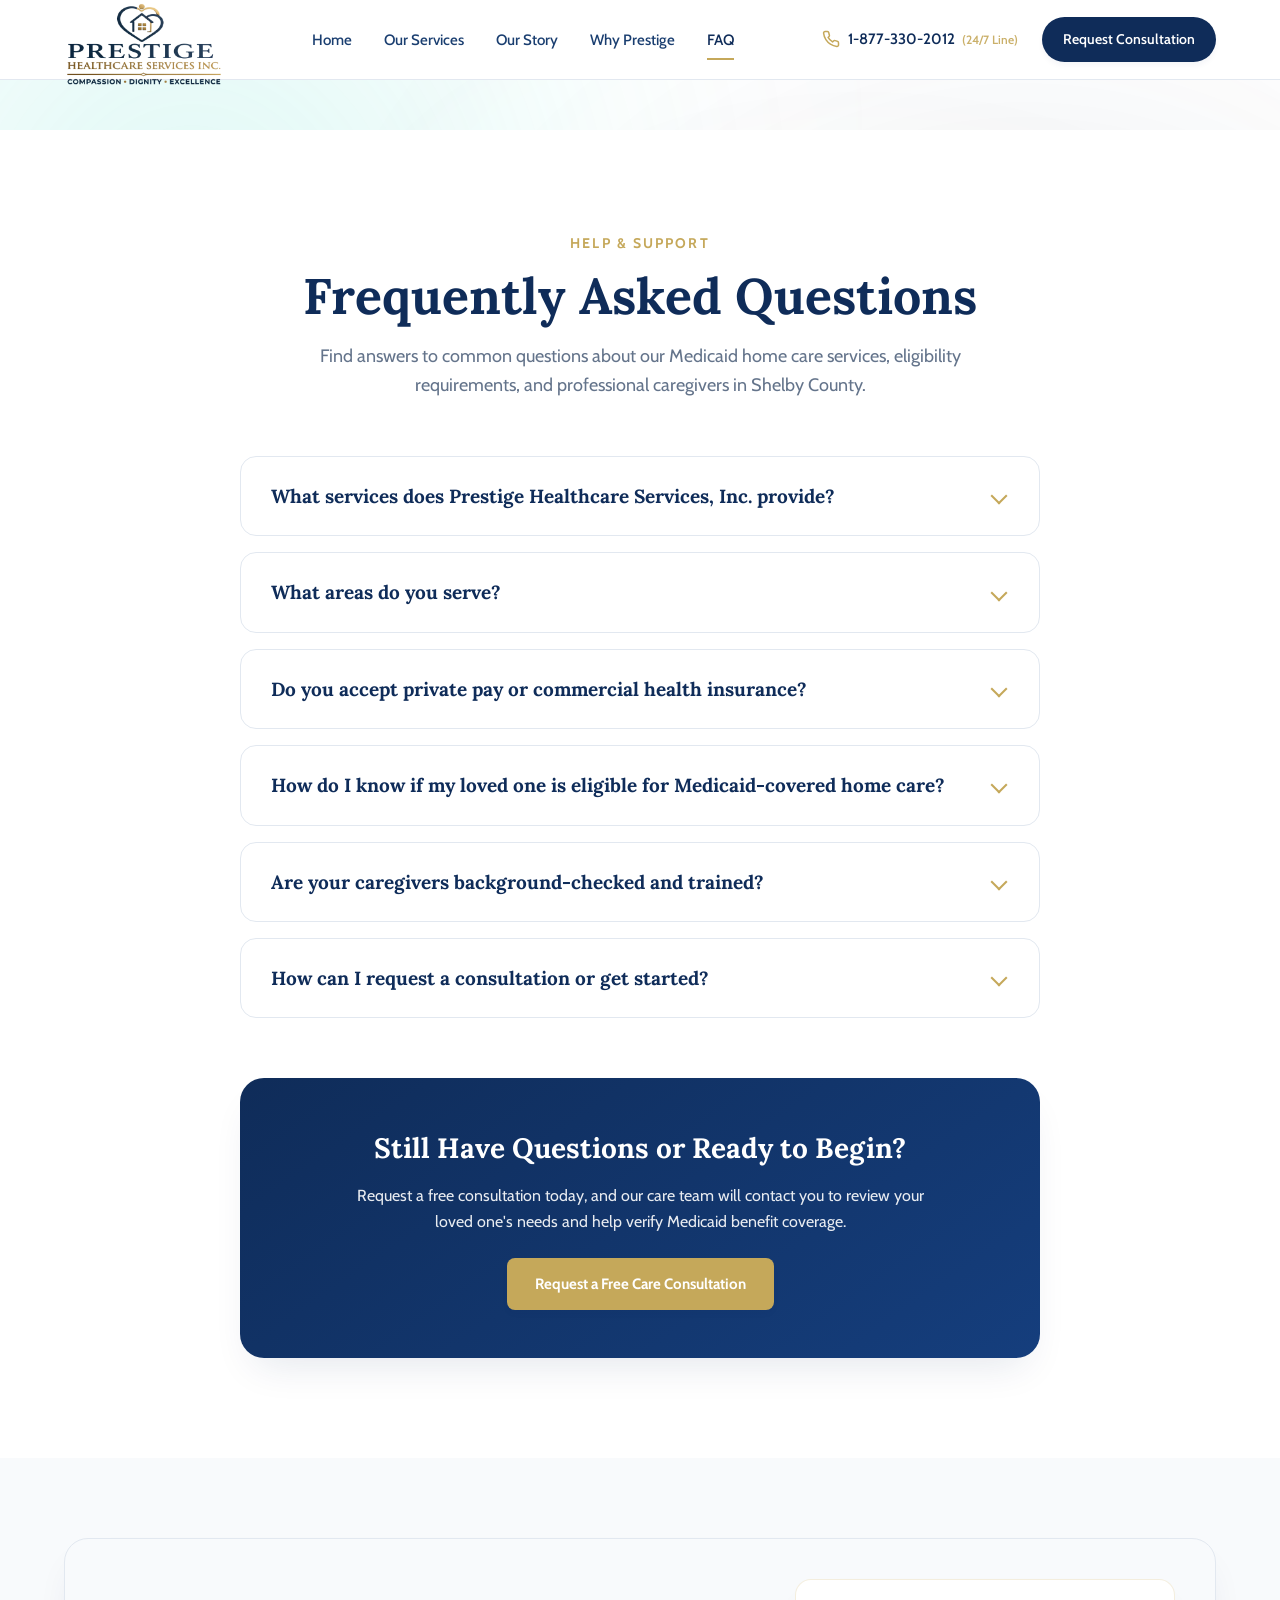
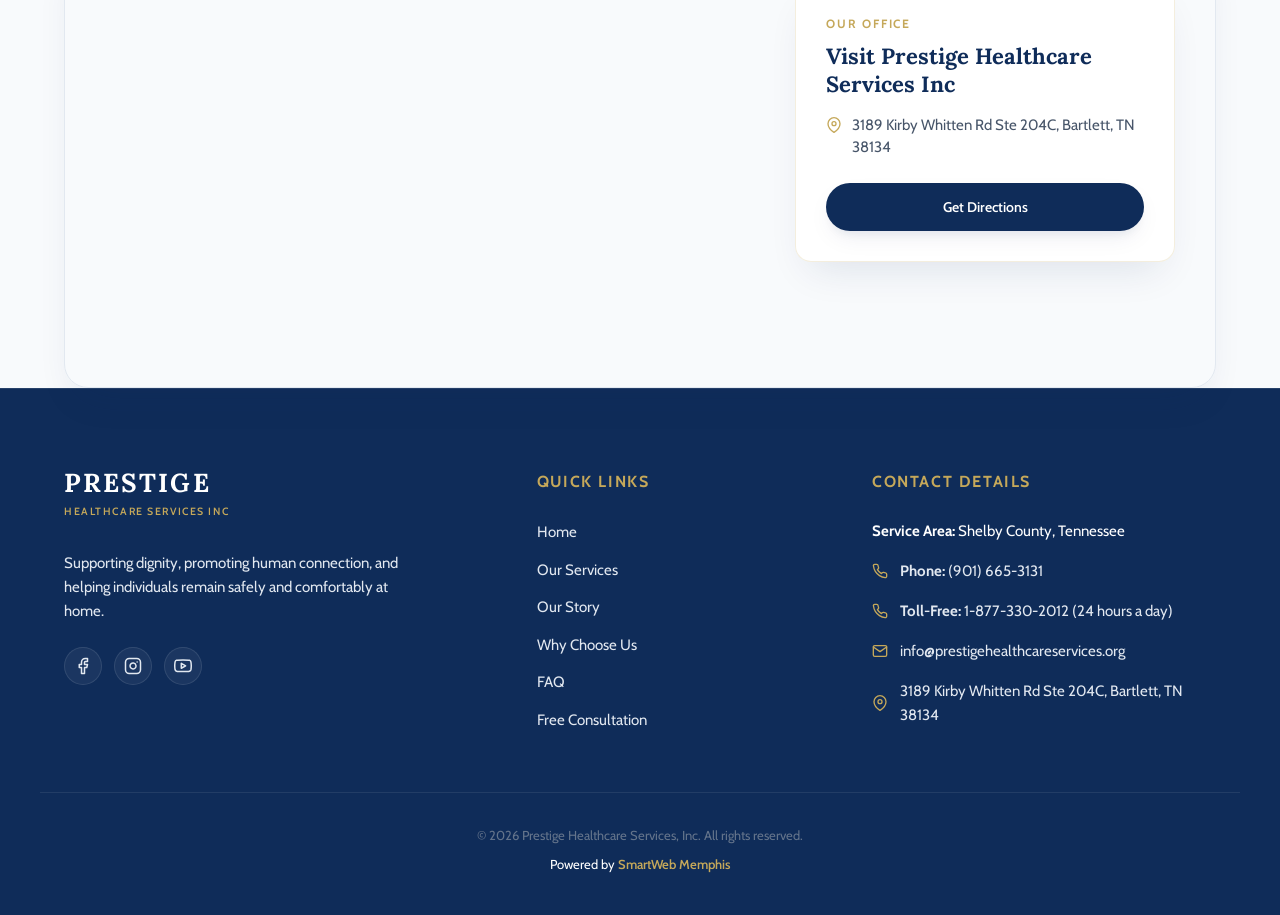
==== faq.html @ ff18c51a "first commit" ====
<!DOCTYPE html>
<html lang="en">
<head>
    <meta charset="UTF-8">
    <meta name="viewport" content="width=device-width, initial-scale=1.0">
    <title>Frequently Asked Questions | Prestige Healthcare Services</title>
    <meta name="description" content="Find answers to common questions about non-medical home care services, Medicaid eligibility (TennCare CHOICES), and caregiver vetting at Prestige Healthcare Services in Shelby County, TN.">
    
    <!-- Open Graph Metadata -->
    <meta property="og:title" content="Frequently Asked Questions | Prestige Healthcare Services">
    <meta property="og:description" content="Have questions about Medicaid home care services, caregivers, or Shelby County coverage? Read our FAQs or call us 24/7.">
    <meta property="og:type" content="website">
    <meta property="og:image" content="caregiver_and_senior.png">

    <!-- Google Fonts -->
    <link rel="preconnect" href="https://fonts.googleapis.com">
    <link rel="preconnect" href="https://fonts.gstatic.com" crossorigin>
    <link href="https://fonts.googleapis.com/css2?family=Cabin:wght@400;500;600;700&family=Lora:ital,wght@0,400..700;1,400..700&display=swap" rel="stylesheet">
    
    <!-- Stylesheets -->
    <link rel="stylesheet" href="styles.css">
</head>
<body>
    <!-- Ambient Background Mesh Gradients -->
    <div class="mesh-gradient-container">
        <div class="mesh-orb orb-1"></div>
        <div class="mesh-orb orb-2"></div>
        <div class="mesh-orb orb-3"></div>
    </div>

    <!-- Navigation Header -->
    <header class="main-header" id="main-header">
        <div class="header-container">
            <a href="index.html#home" class="logo-link" id="logo-link">
                <img src="assets/logo.png" alt="Prestige Healthcare Services Logo" class="header-logo">
            </a>

            <!-- Mobile Navigation Menu Toggle -->
            <button class="menu-toggle" id="menu-toggle" aria-label="Toggle Navigation Menu">
                <span class="hamburger-bar"></span>
                <span class="hamburger-bar"></span>
                <span class="hamburger-bar"></span>
            </button>

            <!-- Navigation Links -->
            <nav class="nav-menu" id="nav-menu">
                <a href="index.html#home" class="nav-item">Home</a>
                <a href="index.html#services" class="nav-item">Our Services</a>
                <a href="index.html#story" class="nav-item">Our Story</a>
                <a href="index.html#why-us" class="nav-item">Why Prestige</a>
                <a href="faq.html" class="nav-item active">FAQ</a>
                <a href="tel:18773302012" class="header-phone-link mobile-only-phone">
                    <svg class="header-phone-icon" width="18" height="18" viewBox="0 0 24 24" fill="none" stroke="currentColor" stroke-width="2" stroke-linecap="round" stroke-linejoin="round">
                        <path d="M22 16.92v3a2 2 0 0 1-2.18 2 19.79 19.79 0 0 1-8.63-3.07 19.5 19.5 0 0 1-6-6 19.79 19.79 0 0 1-3.07-8.67A2 2 0 0 1 4.11 2h3a2 2 0 0 1 2 1.72 12.84 12.84 0 0 0 .7 2.81 2 2 0 0 1-.45 2.11L8.09 9.91a16 16 0 0 0 6 6l1.27-1.27a2 2 0 0 1 2.11-.45 12.84 12.84 0 0 0 2.81.7A2 2 0 0 1 22 16.92z"/>
                    </svg>
                    <span>1-877-330-2012 <span class="phone-label">(24/7 Line)</span></span>
                </a>
                <a href="index.html#consultation" class="nav-action-btn mobile-only-btn">Request Consultation</a>
            </nav>
 
            <div class="header-actions">
                <a href="tel:18773302012" class="header-phone-link">
                    <svg class="header-phone-icon" width="18" height="18" viewBox="0 0 24 24" fill="none" stroke="currentColor" stroke-width="2" stroke-linecap="round" stroke-linejoin="round">
                        <path d="M22 16.92v3a2 2 0 0 1-2.18 2 19.79 19.79 0 0 1-8.63-3.07 19.5 19.5 0 0 1-6-6 19.79 19.79 0 0 1-3.07-8.67A2 2 0 0 1 4.11 2h3a2 2 0 0 1 2 1.72 12.84 12.84 0 0 0 .7 2.81 2 2 0 0 1-.45 2.11L8.09 9.91a16 16 0 0 0 6 6l1.27-1.27a2 2 0 0 1 2.11-.45 12.84 12.84 0 0 0 2.81.7A2 2 0 0 1 22 16.92z"/>
                    </svg>
                    <span>1-877-330-2012 <span class="phone-label">(24/7 Line)</span></span>
                </a>
                <a href="index.html#consultation" class="nav-action-btn">Request Consultation</a>
            </div>
        </div>
    </header>

    <main style="padding-top: 130px;">
        <!-- FAQ Section -->
        <section class="faq-section" style="border-top: none;">
            <div class="section-container">
                <div class="section-header text-center">
                    <span class="section-tag">Help & Support</span>
                    <h1 class="section-title">Frequently Asked Questions</h1>
                    <p class="section-subtitle">
                        Find answers to common questions about our Medicaid home care services, eligibility requirements, and professional caregivers in Shelby County.
                    </p>
                </div>

                <div class="faq-accordion">
                    <details class="faq-item">
                        <summary>What services does Prestige Healthcare Services, Inc. provide?</summary>
                        <div class="faq-content">
                            <p>We provide non-medical home care services designed to help seniors and individuals with disabilities live safely and independently at home. Our core services include <strong>Personal Care</strong> (assistance with bathing, grooming, dressing, mobility, and medication reminders), <strong>Companion Services</strong> (companionship, light recreational activities, and running errands), and <strong>Homemaker Services</strong> (meal preparation, light housekeeping, laundry, and grocery shopping).</p>
                        </div>
                    </details>

                    <details class="faq-item">
                        <summary>What areas do you serve?</summary>
                        <div class="faq-content">
                            <p>We proudly serve families throughout <strong>Shelby County, Tennessee</strong>, including Memphis, Bartlett, Germantown, Collierville, and surrounding communities.</p>
                        </div>
                    </details>

                    <details class="faq-item">
                        <summary>Do you accept private pay or commercial health insurance?</summary>
                        <div class="faq-content">
                            <p>No, Prestige Healthcare Services is a <strong>Medicaid-only provider</strong>. We exclusively accept Medicaid payments (such as TennCare CHOICES or related waiver programs) and do not accept private pay, credit cards, or commercial insurance at this time. This ensures our resources are dedicated fully to serving the Medicaid community.</p>
                        </div>
                    </details>

                    <details class="faq-item">
                        <summary>How do I know if my loved one is eligible for Medicaid-covered home care?</summary>
                        <div class="faq-content">
                            <p>If your loved one is enrolled in a Tennessee Medicaid program (like TennCare CHOICES) and meets the clinical and financial criteria for home care, their services may be 100% covered. We can assist you with verifying benefit eligibility and explaining the enrollment process during your free consultation.</p>
                        </div>
                    </details>

                    <details class="faq-item">
                        <summary>Are your caregivers background-checked and trained?</summary>
                        <div class="faq-content">
                            <p>Yes, absolutely. To ensure high care standards and safety, all caregivers undergo rigorous, state-compliant background checks, reference screenings, and interviews before entering homes. We also provide structured caregiver onboarding and continuous professional development.</p>
                        </div>
                    </details>

                    <details class="faq-item">
                        <summary>How can I request a consultation or get started?</summary>
                        <div class="faq-content">
                            <p>Getting started is simple. You can fill out our interactive <a href="index.html#consultation">Free Care Consultation Form</a> on the home page, or call our toll-free line directly at <strong>1-877-330-2012</strong> (available 24 hours a day) or our local office at <strong>(901) 665-3131</strong>. A care coordinator will discuss your needs and help verify Medicaid coverage eligibility.</p>
                        </div>
                    </details>
                </div>

                <!-- Call to Action Banner -->
                <div class="faq-cta-card">
                    <h3>Still Have Questions or Ready to Begin?</h3>
                    <p>Request a free consultation today, and our care team will contact you to review your loved one's needs and help verify Medicaid benefit coverage.</p>
                    <a href="index.html#consultation" class="btn-primary">Request a Free Care Consultation</a>
                </div>
            </div>
        </section>

        <!-- Map Section -->
        <section class="map-section">
            <div class="map-container">
                <div class="map-wrapper">
                    <div class="map-info-card">
                        <span class="map-tag">Our Office</span>
                        <h3 class="map-title">Visit Prestige Healthcare Services Inc</h3>
                        <p class="map-address">
                            <svg width="16" height="16" viewBox="0 0 24 24" fill="none" stroke="currentColor" stroke-width="2" stroke-linecap="round" stroke-linejoin="round" class="map-icon"><path d="M21 10c0 7-9 13-9 13s-9-6-9-13a9 9 0 0 1 18 0z"/><circle cx="12" cy="10" r="3"/></svg>
                            <span>3189 Kirby Whitten Rd Ste 204C, Bartlett, TN 38134</span>
                        </p>
                        <div class="map-actions">
                            <a href="https://www.google.com/maps/dir/?api=1&destination=3189+Kirby+Whitten+Rd+Ste+204C+Bartlett+TN+38134" target="_blank" rel="noopener" class="btn btn-primary map-btn">
                                Get Directions
                            </a>
                        </div>
                    </div>
                    <div class="map-iframe-wrapper">
                        <iframe 
                            src="https://maps.google.com/maps?q=3189%20Kirby%20Whitten%20Rd%20Ste%20204C%2C%20Bartlett%2C%20TN%2038134&t=&z=16&ie=UTF8&iwloc=&output=embed" 
                            width="100%" 
                            height="100%" 
                            style="border:0;" 
                            allowfullscreen="" 
                            loading="lazy" 
                            referrerpolicy="no-referrer-when-downgrade">
                        </iframe>
                    </div>
                </div>
            </div>
        </section>
    </main>

    <!-- Footer -->
    <footer class="main-footer">
        <div class="footer-container">
            <div class="footer-brand-column">
                <a href="index.html#home" class="footer-brand-title">
                    <span class="brand-name">PRESTIGE</span>
                    <span class="brand-tagline">HEALTHCARE SERVICES INC</span>
                </a>
                <p class="footer-mission">
                    Supporting dignity, promoting human connection, and helping individuals remain safely and comfortably at home.
                </p>
                
                <!-- Social media placeholder links -->
                <div class="footer-social-links">
                    <a href="#" aria-label="Facebook" class="social-icon-link">
                        <svg width="18" height="18" viewBox="0 0 24 24" fill="none" stroke="currentColor" stroke-width="2" stroke-linecap="round" stroke-linejoin="round"><path d="M18 2h-3a5 5 0 0 0-5 5v3H7v4h3v8h4v-8h3l1-4h-4V7a1 1 0 0 1 1-1h3z"/></svg>
                    </a>
                    <a href="#" aria-label="Instagram" class="social-icon-link">
                        <svg width="18" height="18" viewBox="0 0 24 24" fill="none" stroke="currentColor" stroke-width="2" stroke-linecap="round" stroke-linejoin="round"><rect x="2" y="2" width="20" height="20" rx="5" ry="5"/><path d="M16 11.37A4 4 0 1 1 12.63 8 4 4 0 0 1 16 11.37z"/><line x1="17.5" y1="6.5" x2="17.51" y2="6.5"/></svg>
                    </a>
                    <a href="#" aria-label="YouTube" class="social-icon-link">
                        <svg width="18" height="18" viewBox="0 0 24 24" fill="none" stroke="currentColor" stroke-width="2" stroke-linecap="round" stroke-linejoin="round"><path d="M22.54 6.42a2.78 2.78 0 0 0-1.94-2C18.88 4 12 4 12 4s-6.88 0-8.6.46a2.78 2.78 0 0 0-1.94 2A29 29 0 0 0 1 11.75a29 29 0 0 0 .46 5.33A2.78 2.78 0 0 0 3.4 19c1.72.46 8.6.46 8.6.46s6.88 0 8.6-.46a2.78 2.78 0 0 0 1.94-2 29 29 0 0 0 .46-5.25 29 29 0 0 0-.46-5.33z"/><polygon points="9.75 15.02 15.5 11.75 9.75 8.48 9.75 15.02"/></svg>
                    </a>
                </div>
            </div>

            <div class="footer-links-column">
                <h4>Quick Links</h4>
                <ul>
                    <li><a href="index.html#home">Home</a></li>
                    <li><a href="index.html#services">Our Services</a></li>
                    <li><a href="index.html#story">Our Story</a></li>
                    <li><a href="index.html#why-us">Why Choose Us</a></li>
                    <li><a href="faq.html">FAQ</a></li>
                    <li><a href="index.html#consultation">Free Consultation</a></li>
                </ul>
            </div>

            <div class="footer-contact-column">
                <h4>Contact Details</h4>
                <p class="contact-area"><strong>Service Area:</strong> Shelby County, Tennessee</p>
                <p class="contact-info">
                    <svg width="16" height="16" viewBox="0 0 24 24" fill="none" stroke="currentColor" stroke-width="2" stroke-linecap="round" stroke-linejoin="round" class="footer-icon"><path d="M22 16.92v3a2 2 0 0 1-2.18 2 19.79 19.79 0 0 1-8.63-3.07 19.5 19.5 0 0 1-6-6 19.79 19.79 0 0 1-3.07-8.67A2 2 0 0 1 4.11 2h3a2 2 0 0 1 2 1.72 12.84 12.84 0 0 0 .7 2.81 2 2 0 0 1-.45 2.11L8.09 9.91a16 16 0 0 0 6 6l1.27-1.27a2 2 0 0 1 2.11-.45 12.84 12.84 0 0 0 2.81.7A2 2 0 0 1 22 16.92z"/></svg>
                    <span><strong>Phone:</strong> <a href="tel:9016653131" class="footer-phone-link">(901) 665-3131</a></span>
                </p>
                <p class="contact-info">
                    <svg width="16" height="16" viewBox="0 0 24 24" fill="none" stroke="currentColor" stroke-width="2" stroke-linecap="round" stroke-linejoin="round" class="footer-icon"><path d="M22 16.92v3a2 2 0 0 1-2.18 2 19.79 19.79 0 0 1-8.63-3.07 19.5 19.5 0 0 1-6-6 19.79 19.79 0 0 1-3.07-8.67A2 2 0 0 1 4.11 2h3a2 2 0 0 1 2 1.72 12.84 12.84 0 0 0 .7 2.81 2 2 0 0 1-.45 2.11L8.09 9.91a16 16 0 0 0 6 6l1.27-1.27a2 2 0 0 1 2.11-.45 12.84 12.84 0 0 0 2.81.7A2 2 0 0 1 22 16.92z"/></svg>
                    <span><strong>Toll-Free:</strong> <a href="tel:18773302012" class="footer-phone-link">1-877-330-2012</a> (24 hours a day)</span>
                </p>
                <p class="contact-info">
                    <svg width="16" height="16" viewBox="0 0 24 24" fill="none" stroke="currentColor" stroke-width="2" stroke-linecap="round" stroke-linejoin="round" class="footer-icon"><path d="M4 4h16c1.1 0 2 .9 2 2v12c0 1.1-.9 2-2 2H4c-1.1 0-2-.9-2-2V6c0-1.1.9-2 2-2z"/><polyline points="22,6 12,13 2,6"/></svg>
                    <span>info@prestigehealthcareservices.org</span>
                </p>
                <p class="contact-info">
                    <svg width="16" height="16" viewBox="0 0 24 24" fill="none" stroke="currentColor" stroke-width="2" stroke-linecap="round" stroke-linejoin="round" class="footer-icon"><path d="M21 10c0 7-9 13-9 13s-9-6-9-13a9 9 0 0 1 18 0z"/><circle cx="12" cy="10" r="3"/></svg>
                    <span>3189 Kirby Whitten Rd Ste 204C, Bartlett, TN 38134</span>
                </p>
            </div>
        </div>
        
        <!-- Footer Bottom (Centered Attribution) -->
        <div class="footer-bottom">
            <div class="footer-copyright">
                &copy; 2026 Prestige Healthcare Services, Inc. All rights reserved.
            </div>
            <div class="footer-powered-by">
                Powered by <a href="https://smartwebmemphis.com" target="_blank" rel="noopener" class="powered-by-link">SmartWeb Memphis</a>
            </div>
        </div>
    </footer>

    <!-- Scripts -->
    <script src="script.js"></script>
</body>
</html>
---- styles.css ----
/* ==========================================================================
   DESIGN VARIABLES & SYSTEM
   ========================================================================== */
:root {
    /* Color Palette */
    --primary: #0F2C59;          /* Trust Deep Navy */
    --primary-light: #1A3E70;    /* Muted Slate Navy */
    --secondary: #94A3B8;        /* Medium Silver */
    --secondary-light: #E2E8F0;  /* Light Border Silver */
    --accent: #C5A85A;           /* Prestige Gold */
    --accent-teal: #C5A85A;      /* Prestige Gold (replaces teal as main accent) */
    --accent-glow: rgba(197, 168, 90, 0.15);
    --subtle-teal: #2DD4BF;      /* Keep a little teal for minor accents */
    
    /* Backgrounds */
    --bg-white: #FFFFFF;
    --bg-light: #F8FAFC;         /* Soft Off-White */
    --bg-card: rgba(255, 255, 255, 0.85);
    --bg-glow-card: linear-gradient(135deg, rgba(255, 255, 255, 0.9) 0%, rgba(240, 240, 250, 0.85) 100%);
    
    /* Typography */
    --font-headings: 'Lora', Georgia, serif;
    --font-ui: 'Cabin', -apple-system, BlinkMacSystemFont, sans-serif;
    --font-body: 'Cabin', -apple-system, BlinkMacSystemFont, sans-serif;
    
    /* Shadows & Borders */
    --border-radius-sm: 8px;
    --border-radius-md: 16px;
    --border-radius-lg: 24px;
    --border-radius-round: 9999px;
    --shadow-sm: 0 4px 6px -1px rgba(15, 44, 89, 0.05);
    --shadow-md: 0 10px 25px -5px rgba(15, 44, 89, 0.08), 0 8px 10px -6px rgba(15, 44, 89, 0.08);
    --shadow-lg: 0 20px 40px -15px rgba(15, 44, 89, 0.12);
    
    /* Layout */
    --max-width: 1200px;
    --header-height: 80px;
    
    /* Transitions */
    --transition-fast: 0.2s cubic-bezier(0.4, 0, 0.2, 1);
    --transition-smooth: 0.4s cubic-bezier(0.4, 0, 0.2, 1);
}

/* ==========================================================================
   BASE STYLES & RESET
   ========================================================================== */
* {
    box-sizing: border-box;
    margin: 0;
    padding: 0;
}

html {
    scroll-behavior: smooth;
    font-size: 16px;
}

body {
    font-family: var(--font-body);
    background-color: var(--bg-white);
    color: var(--primary);
    overflow-x: hidden;
    line-height: 1.6;
    position: relative;
}

h1, h2, h3, h4, h5, h6 {
    font-family: var(--font-headings);
    color: var(--primary);
    font-weight: 700;
}

p {
    font-family: var(--font-body);
    color: #475569; /* Slate Gray for soft reading contract */
}

a {
    text-decoration: none;
    color: inherit;
    transition: var(--transition-fast);
}

/* ==========================================================================
   AMBIENT BACKGROUND MESH
   ========================================================================== */
.mesh-gradient-container {
    position: fixed;
    top: 0;
    left: 0;
    width: 100vw;
    height: 100vh;
    z-index: -2;
    overflow: hidden;
    pointer-events: none;
}

.mesh-orb {
    position: absolute;
    border-radius: var(--border-radius-round);
    filter: blur(140px);
    opacity: 0.15;
    mix-blend-mode: multiply;
    animation: floatOrb 20s infinite ease-in-out alternate;
}

.orb-1 {
    top: -10%;
    left: -10%;
    width: 50vw;
    height: 50vw;
    background-color: var(--subtle-teal); /* Subtle ambient teal accent */
    animation-duration: 25s;
}

.orb-2 {
    bottom: -10%;
    right: -10%;
    width: 60vw;
    height: 60vw;
    background-color: var(--primary); /* Deep Navy backdrop */
    animation-duration: 30s;
}

.orb-3 {
    top: 40%;
    left: 50%;
    width: 35vw;
    height: 35vw;
    background-color: var(--accent); /* Soft Gold backdrop */
    animation-duration: 18s;
}

@keyframes floatOrb {
    0% {
        transform: translate(0, 0) scale(1);
    }
    100% {
        transform: translate(50px, 30px) scale(1.1);
    }
}

/* ==========================================================================
   HEADER & NAVIGATION
   ========================================================================== */
.main-header {
    position: fixed;
    top: 0;
    left: 0;
    width: 100%;
    height: var(--header-height);
    background-color: #ffffff;
    border-bottom: 1px solid var(--secondary-light);
    z-index: 1000;
    transition: height var(--transition-fast), background-color var(--transition-fast), border-color var(--transition-fast), box-shadow var(--transition-fast);
}

.main-header.scrolled {
    height: 70px;
    box-shadow: 0 10px 30px -10px rgba(15, 44, 89, 0.08);
    background-color: rgba(255, 255, 255, 0.65);
    backdrop-filter: blur(20px);
    -webkit-backdrop-filter: blur(20px);
    border-bottom: 1px solid rgba(255, 255, 255, 0.4);
}

.header-container {
    max-width: var(--max-width);
    height: 100%;
    margin: 0 auto;
    padding: 0 24px;
    display: flex;
    justify-content: space-between;
    align-items: center;
}

.logo-link {
    display: flex;
    align-items: center;
    gap: 12px;
}

.header-logo {
    height: 160px;
    margin: -5px 0 -50px 0; /* Shifted down to prevent clipping at the top, increased bottom negative margin to offset extra height */
    width: auto;
    display: block;
    mix-blend-mode: multiply; /* Make white logo background transparent */
    transition: var(--transition-fast);
}

.main-header.scrolled .header-logo {
    height: 125px;
    margin: -5px 0 -35px 0;
}

.logo-emblem {
    width: 38px;
    height: 38px;
    flex-shrink: 0;
}

.logo-text {
    display: flex;
    flex-direction: column;
}

.brand-name {
    font-family: var(--font-ui);
    font-size: 20px;
    font-weight: 700;
    letter-spacing: 0.1em;
    color: var(--primary);
    line-height: 1;
}

.brand-tagline {
    font-family: var(--font-ui);
    font-size: 8px;
    font-weight: 600;
    letter-spacing: 0.15em;
    color: var(--secondary);
    margin-top: 4px;
}

.logo-text.light .brand-name {
    color: var(--bg-white);
}
.logo-text.light .brand-tagline {
    color: var(--secondary-light);
}

/* Nav Menu */
.nav-menu {
    display: flex;
    align-items: center;
    gap: 32px;
}

.nav-item {
    font-family: var(--font-ui);
    font-size: 15px;
    font-weight: 500;
    color: var(--primary-light);
    position: relative;
    padding: 8px 0;
}

.nav-item::after {
    content: '';
    position: absolute;
    bottom: 0;
    left: 0;
    width: 0;
    height: 2px;
    background-color: var(--accent-teal);
    transition: var(--transition-fast);
}

.nav-item:hover, .nav-item.active {
    color: var(--primary);
}

.nav-item:hover::after, .nav-item.active::after {
    width: 100%;
}

.mobile-only-btn {
    display: none;
}

/* Header Action Buttons */
.nav-action-btn {
    font-family: var(--font-ui);
    font-size: 14px;
    font-weight: 600;
    background-color: var(--primary);
    color: var(--bg-white);
    padding: 10px 20px;
    border-radius: var(--border-radius-round);
    box-shadow: var(--shadow-sm);
    border: 1px solid transparent;
}

.nav-action-btn:hover {
    background-color: var(--accent-teal);
    color: var(--primary);
    transform: translateY(-2px);
    box-shadow: 0 4px 12px var(--accent-glow);
}

/* Header Action Phone and Layout */
.header-actions {
    display: flex;
    align-items: center;
}

.header-phone-link {
    display: inline-flex;
    align-items: center;
    gap: 8px;
    font-family: var(--font-ui);
    font-size: 15px;
    font-weight: 600;
    color: var(--primary);
    transition: var(--transition-fast);
    text-decoration: none;
    margin-right: 24px;
}

.header-phone-link:hover {
    color: var(--accent); /* Turn Gold on hover */
}

.header-phone-icon {
    color: var(--accent); /* Phone icon is Corporate Gold */
    animation: phoneRing 4s ease-in-out infinite;
    transform-origin: 50% 50%;
    flex-shrink: 0;
}

.header-phone-link:hover .header-phone-icon {
    animation: phoneRing 0.8s ease-in-out infinite; /* Continuous wiggle on hover */
}

.mobile-only-phone {
    display: none;
}

.phone-label {
    font-size: 12px;
    font-weight: 600;
    color: var(--accent);
    margin-left: 4px;
    opacity: 0.9;
}

@keyframes phoneRing {
    0% { transform: rotate(0); }
    2% { transform: rotate(15deg); }
    4% { transform: rotate(-15deg); }
    6% { transform: rotate(15deg); }
    8% { transform: rotate(-15deg); }
    10% { transform: rotate(10deg); }
    12% { transform: rotate(-10deg); }
    14% { transform: rotate(0); }
    100% { transform: rotate(0); }
}

/* Menu Toggle Button */
.menu-toggle {
    display: none;
    flex-direction: column;
    justify-content: space-between;
    width: 24px;
    height: 18px;
    background: transparent;
    border: none;
    cursor: pointer;
    z-index: 1100;
}

.hamburger-bar {
    width: 100%;
    height: 2px;
    background-color: var(--primary);
    border-radius: 2px;
    transition: var(--transition-fast);
}

/* ==========================================================================
   BUTTON SYSTEM
   ========================================================================== */
.btn {
    display: inline-flex;
    align-items: center;
    justify-content: center;
    font-family: var(--font-ui);
    font-size: 15px;
    font-weight: 600;
    padding: 14px 28px;
    border-radius: var(--border-radius-round);
    transition: var(--transition-smooth);
    cursor: pointer;
    border: 1px solid transparent;
    text-align: center;
}

.btn-primary {
    background-color: var(--primary);
    color: var(--bg-white);
    box-shadow: var(--shadow-md);
}

.btn-primary:hover {
    background-color: var(--accent-teal);
    color: var(--primary);
    transform: translateY(-3px);
    box-shadow: 0 8px 20px rgba(45, 212, 191, 0.25);
}

.btn-secondary {
    background-color: transparent;
    color: var(--primary);
    border: 1.5px solid var(--secondary-light);
}

.btn-secondary:hover {
    background-color: var(--bg-light);
    border-color: var(--secondary);
    transform: translateY(-3px);
}

/* ==========================================================================
   HERO SECTION
   ========================================================================== */
.hero-section {
    position: relative;
    padding: 180px 0 100px 0;
    overflow: hidden;
    min-height: 85vh;
    display: flex;
    align-items: center;
    background-color: var(--primary); /* Fallback */
}

/* Background Video Styling */
.hero-video-container {
    position: absolute;
    top: 0;
    left: 0;
    width: 100%;
    height: 100%;
    overflow: hidden;
    z-index: 1;
}

.hero-video {
    position: absolute;
    top: 0;
    left: 0;
    width: 100%;
    height: 100%;
    object-fit: cover;
    object-position: center top; /* Align to the top of the video to prevent heads from being cut off */
    transition: opacity 0.6s ease;
    opacity: 1;
}

.hero-video.fade-out {
    opacity: 0;
}

/* Toggle Desktop/Mobile Video visibility */
.desktop-only-video {
    display: block;
}

.mobile-only-video {
    display: none;
}

@media (max-width: 768px) {
    .desktop-only-video {
        display: none;
    }
    .mobile-only-video {
        display: block;
    }
}

/* Legibility Gradient Overlay */
.hero-video-overlay {
    position: absolute;
    top: 0;
    left: 0;
    width: 100%;
    height: 100%;
    z-index: 2;
    background: linear-gradient(to right, 
        rgba(15, 44, 89, 0.95) 0%, 
        rgba(15, 44, 89, 0.7) 50%, 
        rgba(15, 44, 89, 0.3) 100%
    );
}

@media (max-width: 1024px) {
    .hero-video-overlay {
        background: linear-gradient(to bottom, 
            rgba(15, 44, 89, 0.65) 0%, 
            rgba(15, 44, 89, 0.25) 100%
        );
    }
}

.hero-container {
    max-width: var(--max-width);
    margin: 0 auto;
    padding: 0 24px;
    display: grid;
    grid-template-columns: 1.15fr; /* Centered left-to-right but constrained to the left 60% of the screen */
    position: relative;
    z-index: 3;
}

/* Badges list */
.hero-meta-badges {
    display: flex;
    gap: 12px;
    flex-wrap: wrap;
    margin-bottom: 24px;
}

@keyframes badgeSlideUp {
    from {
        opacity: 0;
        transform: translateY(15px);
    }
    to {
        opacity: 1;
        transform: translateY(0);
    }
}

.hero-meta-badges .badge {
    margin-bottom: 0;
    background-color: rgba(255, 255, 255, 0.08);
    border: 1px solid rgba(255, 255, 255, 0.15);
    color: var(--bg-white);
    backdrop-filter: blur(8px);
    -webkit-backdrop-filter: blur(8px);
    font-family: var(--font-headings); /* Use Lora serif font */
    font-style: italic; /* Warm editorial style */
    font-size: 13.5px;
    padding: 8px 18px;
    transition: transform var(--transition-fast), border-color var(--transition-fast), box-shadow var(--transition-fast);
    animation: badgeSlideUp 0.8s cubic-bezier(0.16, 1, 0.3, 1) both;
}

.hero-meta-badges .badge:nth-child(1) {
    animation-delay: 0.2s;
}

.hero-meta-badges .badge:nth-child(2) {
    animation-delay: 0.35s;
}

.hero-meta-badges .badge:hover {
    transform: translateY(-2px);
    border-color: rgba(197, 168, 90, 0.4); /* Gold border hover highlight */
    box-shadow: 0 4px 12px rgba(197, 168, 90, 0.12);
}

.badge-experience {
    display: inline-flex;
    align-items: center;
}

.badge-accent-text {
    color: #C5A85A; /* Gold color matching logo */
    font-weight: 700;
}

.badge {
    display: inline-flex;
    align-items: center;
    gap: 8px;
    background-color: var(--bg-light);
    border: 1px solid var(--secondary-light);
    padding: 6px 14px;
    border-radius: var(--border-radius-round);
    font-family: var(--font-ui);
    font-size: 13px;
    font-weight: 500;
    margin-bottom: 24px;
}

.hero-title {
    font-size: 48px;
    line-height: 1.15;
    margin-bottom: 20px;
    color: var(--bg-white);
}

.hero-title .shine-text {
    font-family: var(--font-headings);
    font-style: italic;
    color: var(--accent-teal);
    position: relative;
    display: inline-block;
}

.shine-letter {
    display: inline-block;
    color: var(--accent-teal);
    animation: letterShine 5s ease-in-out infinite;
    transform-origin: center;
}

@keyframes letterShine {
    0%, 100% {
        color: var(--accent-teal);
        transform: scale(1) translateY(0);
        text-shadow: none;
    }
    8% {
        color: #FFF6D6; /* Very soft warm gold/white */
        transform: scale(1.08) translateY(-1px); /* Subtle scale and lift */
        text-shadow: 0 0 8px rgba(197, 168, 90, 0.4); /* Soft glowing shadow */
    }
    16% {
        color: var(--accent-teal);
        transform: scale(1) translateY(0);
        text-shadow: none;
    }
}

.hero-quote {
    font-family: var(--font-headings);
    font-size: 18px;
    line-height: 1.5;
    font-style: italic;
    color: var(--secondary-light);
    border-left: 3px solid var(--accent-teal);
    padding-left: 16px;
    margin-bottom: 24px;
}

.hero-description {
    font-size: 15px;
    color: #CBD5E1;
    margin-bottom: 32px;
    max-width: 580px;
}

.hero-actions {
    display: flex;
    gap: 16px;
    margin-bottom: 40px;
    flex-wrap: wrap;
}

.hero-content .btn-secondary {
    color: var(--bg-white);
    border-color: rgba(255, 255, 255, 0.4);
}

.hero-content .btn-secondary:hover {
    background-color: rgba(255, 255, 255, 0.1);
    border-color: var(--bg-white);
}

.hero-trust-indicators {
    display: flex;
    gap: 24px;
}

.trust-badge {
    display: flex;
    align-items: center;
    gap: 8px;
    font-family: var(--font-ui);
    font-size: 13px;
    font-weight: 600;
    color: var(--bg-white);
}

.trust-badge-icon {
    display: inline-flex;
    align-items: center;
    justify-content: center;
    width: 20px;
    height: 20px;
    border-radius: 50%;
    background-color: rgba(45, 212, 191, 0.25);
    color: var(--accent-teal);
    font-size: 10px;
}

/* Hide fallback image wrapper on video hero layouts */
.hero-image-wrapper {
    display: none;
}

/* ==========================================================================
   CREDENTIALS / STATS RIBBON
   ========================================================================== */
.credentials-ribbon {
    background-color: var(--bg-light);
    border-top: 1px solid var(--secondary-light);
    border-bottom: 1px solid var(--secondary-light);
    padding: 20px 0;
}

.ribbon-container {
    max-width: var(--max-width);
    margin: 0 auto;
    padding: 0 24px;
    display: flex;
    justify-content: space-around;
    align-items: center;
    gap: 24px;
    flex-wrap: wrap;
}

.ribbon-item {
    text-align: center;
}

.ribbon-item h3 {
    font-family: var(--font-ui);
    font-size: 18px;
    font-weight: 700;
    margin-bottom: 4px;
    color: var(--primary-dark);
}

.ribbon-item p {
    font-size: 14px;
    color: #64748B;
}

/* ==========================================================================
   SECTION STANDARD HEADERS
   ========================================================================== */
.section-container {
    max-width: var(--max-width);
    margin: 0 auto;
    padding: 0 24px;
}

.section-header {
    max-width: 700px;
    margin: 0 auto 56px auto;
}

.section-header.text-center {
    text-align: center;
}

.section-tag {
    font-family: var(--font-ui);
    font-size: 14px;
    font-weight: 700;
    text-transform: uppercase;
    letter-spacing: 0.15em;
    color: var(--accent-teal);
    display: inline-block;
    margin-bottom: 12px;
}

.section-title {
    font-size: 50px;
    line-height: 1.2;
    margin-bottom: 16px;
}

.section-subtitle {
    font-size: 18px;
    color: #64748B;
    line-height: 1.6;
}

/* ==========================================================================
   SERVICES SECTION
   ========================================================================== */
.services-section {
    padding: 100px 0;
}

.medical-disclaimer {
    background-color: rgba(148, 163, 184, 0.06);
    border: 1.5px solid var(--secondary-light);
    border-radius: var(--border-radius-md);
    padding: 16px 24px;
    font-size: 15px;
    color: var(--primary-light);
    max-width: 680px;
    margin: 24px auto 0 auto;
    font-family: var(--font-body);
    line-height: 1.5;
}

/* Card Stacking Layout Container */
.services-stack-container {
    display: flex;
    flex-direction: column;
    position: relative;
    width: 100%;
    margin-top: 30px;
    padding-bottom: 120px; /* Space to view final stacked deck */
}

/* Individual Stack Card Wrapper */
.service-stack-card {
    position: sticky;
    top: 100px; /* Clears header with elegant breathing room */
    height: 520px; /* Eliminate massive vertical centering gaps */
    display: flex;
    align-items: flex-start;
    justify-content: center;
    width: 100%;
    box-sizing: border-box;
}

.service-stack-card:not(:last-child) {
    margin-bottom: 80px; /* Normal flow gap before cards start to stack */
}

#service-card-0 {
    z-index: 1;
}

#service-card-1 {
    z-index: 2;
}

#service-card-2 {
    z-index: 3;
}

/* Card Specific Colors */
#service-card-0 .service-card-inner {
    background-color: #0F2C59; /* Deep Navy */
}

#service-card-1 .service-card-inner {
    background-color: #163665; /* Medium Navy */
}

#service-card-2 .service-card-inner {
    background-color: #1D4071; /* Muted Navy */
}

/* Inner Card Structure */
.service-card-inner {
    position: relative;
    width: 85%;
    max-width: 800px; /* Narrower cards as requested */
    height: 520px;
    display: flex;
    border-radius: 24px;
    overflow: hidden;
    box-shadow: 0 30px 60px rgba(0, 0, 0, 0.35);
    border: 1px solid rgba(255, 255, 255, 0.15);
    transform-origin: top center;
    will-change: transform;
    backface-visibility: hidden;
    -webkit-backface-visibility: hidden;
    /* Stack offset */
    top: calc(20px + var(--card-index) * 25px);
}

/* Text Overlay Column (covers 100% of card) */
.service-card-text {
    position: relative;
    z-index: 3; /* Sits above background image and overlay */
    width: 100%;
    height: 100%;
    padding: 48px;
    display: flex;
    flex-direction: column;
    justify-content: space-between;
    box-sizing: border-box;
}

.service-card-text-top {
    display: flex;
    flex-direction: column;
}

.service-card-meta {
    display: flex;
    align-items: center;
    gap: 12px;
    margin-bottom: 16px;
}

.service-card-num {
    font-family: var(--font-headings);
    font-size: 24px;
    font-weight: 700;
    color: var(--accent); /* Corporate Gold */
}

.service-card-tag {
    font-family: var(--font-ui);
    font-size: 11px;
    text-transform: uppercase;
    letter-spacing: 0.1em;
    color: rgba(255, 255, 255, 0.6);
    border: 1px solid rgba(255, 255, 255, 0.2);
    padding: 2px 8px;
    border-radius: 4px;
}

.service-card-title {
    font-family: var(--font-headings);
    font-size: 32px;
    font-weight: 700;
    color: var(--bg-white);
    margin-bottom: 16px;
}

.service-card-desc {
    font-family: var(--font-body);
    font-size: 15px;
    color: rgba(255, 255, 255, 0.8);
    line-height: 1.6;
    margin-bottom: 24px;
    max-width: 600px;
}

.service-card-list {
    list-style: none;
    padding: 0;
    margin: 0;
}

.service-card-list li {
    position: relative;
    padding-left: 24px;
    font-family: var(--font-body);
    font-size: 15px;
    color: rgba(255, 255, 255, 0.95);
    margin-bottom: 10px;
    line-height: 1.4;
}

.service-card-list li::before {
    content: "✓";
    position: absolute;
    left: 0;
    top: 0;
    color: var(--accent); /* Corporate Gold */
    font-weight: 700;
}

.service-card-text-bottom {
    margin-top: auto;
}

.service-card-cta {
    display: inline-flex;
    align-items: center;
    gap: 8px;
    color: var(--bg-white);
    text-decoration: none;
    font-family: var(--font-ui);
    font-size: 15px;
    font-weight: 600;
    border-bottom: 1px solid rgba(255, 255, 255, 0.2);
    padding-bottom: 4px;
    transition: var(--transition-smooth);
}

.service-card-cta svg {
    transition: transform 0.3s ease;
    color: var(--accent); /* Corporate Gold */
}

.service-card-cta:hover {
    color: var(--accent);
    border-bottom-color: var(--accent);
}

.service-card-cta:hover svg {
    transform: translateX(6px);
}

/* Background Image wrapper */
.service-card-image-wrapper {
    position: absolute;
    inset: 0;
    width: 100%;
    height: 100%;
    z-index: 1;
    overflow: hidden;
}

/* Dynamic Gradient Overlay over the image background */
.service-card-image-wrapper::after {
    content: "";
    position: absolute;
    inset: 0;
    background: linear-gradient(to bottom, rgba(15, 44, 89, 0.6) 0%, rgba(15, 44, 89, 0.92) 100%);
    z-index: 2; /* Sits between the img (z-index 1) and the text (z-index 3) */
    pointer-events: none;
}

.service-card-image-inner {
    width: 100%;
    height: 100%;
    overflow: hidden;
}

.service-card-img {
    width: 100%;
    height: 100%;
    object-fit: cover;
    will-change: transform;
    backface-visibility: hidden;
    -webkit-backface-visibility: hidden;
    transform: scale(1.6); /* Initial zoom scale, animated via JS */
}

/* Responsive Overrides for Mobile and Tablet */
@media (max-width: 768px) {
    .services-stack-container {
        margin-top: 30px;
        padding-bottom: 80px; /* Space to view final stacked deck on mobile */
    }

    .service-stack-card {
        position: sticky;
        top: 80px; /* clear smaller mobile header */
        height: 520px; /* natural card height */
        display: flex;
        justify-content: center;
        box-sizing: border-box;
    }

    .service-stack-card:not(:last-child) {
        margin-bottom: 50px; /* mobile flow spacing */
    }

    .service-card-inner {
        width: 92%;
        max-width: 100%;
        height: 520px;
        border-radius: 16px;
        /* slightly smaller stacking offset on mobile to save vertical space */
        top: calc(10px + var(--card-index) * 15px);
        box-shadow: 0 15px 30px rgba(0, 0, 0, 0.3);
    }

    .service-card-text {
        padding: 32px 20px;
    }

    .service-card-title {
        font-size: 25px;
        margin-bottom: 12px;
    }

    .service-card-desc {
        font-size: 14px;
        margin-bottom: 16px;
    }

    .service-card-list li {
        font-size: 13.5px;
        margin-bottom: 8px;
    }

    .service-card-text-bottom {
        margin-top: auto;
    }
}

/* ==========================================================================
   OUR STORY SECTION
   ========================================================================== */
.story-section {
    padding: 100px 0;
    background-color: var(--bg-light);
}

.story-grid {
    display: grid;
    grid-template-columns: 0.9fr 1.1fr;
    gap: 60px;
    align-items: center;
}

/* Left side visual composition */
.story-visual {
    display: flex;
    justify-content: center;
}

.story-visual-frame {
    position: relative;
    width: 100%;
    max-width: 420px;
    height: 380px;
    background: radial-gradient(circle at 10% 20%, rgba(45, 212, 191, 0.02) 0%, rgba(14, 165, 233, 0.02) 90%);
    border: 1px dashed var(--secondary);
    border-radius: var(--border-radius-lg);
    display: flex;
    align-items: center;
    justify-content: center;
    overflow: visible; /* Allow badge and highlight box to overhang */
}

.story-visual-img {
    position: absolute;
    top: 0;
    left: 0;
    width: 100%;
    height: 100%;
    object-fit: cover;
    border-radius: var(--border-radius-lg);
    z-index: 1;
    border: 1px solid var(--secondary-light);
    filter: brightness(0.95);
}

.story-mission-callout {
    display: flex;
    gap: 16px;
    align-items: flex-start;
    background-color: var(--bg-white);
    border: 1px solid var(--secondary-light);
    border-left: 4px solid #C5A85A; /* Gold left accent line */
    border-radius: var(--border-radius-sm);
    padding: 18px 22px;
    margin: 20px 0 30px 0;
    box-shadow: var(--shadow-sm);
}

.story-mission-callout h4 {
    font-family: var(--font-ui);
    font-size: 16px;
    font-weight: 700;
    margin-bottom: 6px;
    color: var(--primary);
}

.story-mission-callout p {
    font-size: 13.5px;
    color: #475569;
    line-height: 1.45;
}

.founder-highlight-box {
    position: absolute;
    z-index: 2; /* Sit on top of the image */
    bottom: -15px;
    right: -15px;
    background-color: var(--primary);
    color: var(--bg-white);
    padding: 16px 20px;
    border-radius: var(--border-radius-md);
    box-shadow: var(--shadow-md);
    max-width: 180px;
    text-align: center;
}

.founder-highlight-box h3 {
    color: #C5A85A; /* Gold color matching logo */
    font-family: var(--font-ui);
    font-size: 24px;
    font-weight: 700;
    margin-bottom: 2px;
}

.founder-highlight-box p {
    color: var(--secondary-light);
    font-size: 10px;
    font-weight: 500;
    line-height: 1.3;
}

/* Right side content */
.story-content .section-title {
    margin-bottom: 24px;
}

.story-text {
    font-size: 16px;
    margin-bottom: 18px;
    color: #475569;
}

.quote-card {
    position: relative;
    background-color: var(--bg-white);
    border-left: 4px solid var(--primary);
    padding: 20px 24px;
    border-radius: 0 var(--border-radius-md) var(--border-radius-md) 0;
    box-shadow: var(--shadow-sm);
    margin-top: 32px;
}

.quote-symbol {
    position: absolute;
    top: 5px;
    left: 12px;
    font-size: 64px;
    font-family: var(--font-headings);
    color: rgba(15, 44, 89, 0.05);
    line-height: 1;
    pointer-events: none;
}

.quote-text {
    font-family: var(--font-headings);
    font-size: 15px;
    font-style: italic;
    color: var(--primary-light);
    line-height: 1.5;
}

/* ==========================================================================
   WHY CHOOSE US / TRUST SECTION
   ========================================================================== */
.why-us-section {
    padding: 100px 0;
}

.why-grid {
    display: grid;
    grid-template-columns: 1.15fr 0.85fr;
    gap: 40px;
    align-items: stretch;
}

/* Grid of mini-cards on the left */
.compliance-column {
    display: grid;
    grid-template-columns: repeat(2, 1fr);
    gap: 20px;
}

.why-card {
    background: linear-gradient(135deg, #E3EDF7 0%, #FFFFFF 100%);
    border: 1px solid var(--secondary-light);
    border-radius: var(--border-radius-md);
    padding: 24px;
    box-shadow: var(--shadow-sm);
    transition: var(--transition-fast);
}

.why-card:hover {
    border-color: var(--accent-teal);
    box-shadow: var(--shadow-md);
}

.why-card-icon {
    color: var(--accent-teal);
    margin-bottom: 16px;
    display: inline-block;
}

.why-card h3 {
    font-family: var(--font-headings);
    font-size: 26px;
    font-weight: 700;
    margin-bottom: 10px;
}

.why-card p {
    font-family: var(--font-body);
    font-size: 18px;
    color: #475569;
    line-height: 1.6;
}

/* Medicaid Highlight Column */
.highlight-column {
    display: flex;
}

.payment-highlight-card {
    position: relative;
    background: linear-gradient(145deg, #0F2C59 0%, #153E7D 100%);
    color: var(--bg-white);
    border-radius: var(--border-radius-lg);
    padding: 40px;
    box-shadow: var(--shadow-lg);
    overflow: hidden;
    display: flex;
    flex-direction: column;
    width: 100%;
}

.card-glow {
    position: absolute;
    top: -20%;
    right: -20%;
    width: 60%;
    height: 60%;
    background-color: var(--accent-teal);
    filter: blur(80px);
    opacity: 0.15;
    pointer-events: none;
}

.highlight-tag {
    font-family: var(--font-ui);
    font-size: 12px;
    font-weight: 600;
    text-transform: uppercase;
    letter-spacing: 0.1em;
    color: var(--accent-teal);
    margin-bottom: 12px;
}

.payment-highlight-card h3 {
    font-family: var(--font-headings);
    color: var(--bg-white);
    font-size: 32px;
    font-weight: 700;
    margin-bottom: 16px;
}

.medicaid-badge {
    display: inline-block;
    align-self: flex-start;
    font-family: var(--font-ui);
    font-size: 15px;
    font-weight: 700;
    background-color: var(--subtle-teal); /* Subtle teal accent */
    color: var(--primary);
    padding: 6px 14px;
    border-radius: var(--border-radius-round);
    margin-bottom: 20px;
}

.payment-text {
    font-family: var(--font-body);
    font-size: 19px;
    color: var(--secondary-light);
    margin-bottom: 12px;
    line-height: 1.6;
}

.payment-text strong {
    color: var(--accent-teal);
}

.payment-note {
    font-family: var(--font-body);
    font-size: 16px;
    color: #94A3B8;
    line-height: 1.6;
}

.card-divider {
    border: none;
    height: 1px;
    background-color: rgba(148, 163, 184, 0.2);
    margin: 24px 0;
}

.serve-title {
    font-family: var(--font-headings);
    font-size: 21px;
    font-weight: 700;
    color: var(--bg-white);
    margin-bottom: 12px;
}

.serve-list {
    list-style: none;
}

.serve-list li {
    font-family: var(--font-body);
    font-size: 16px;
    color: var(--secondary-light);
    margin-bottom: 10px;
    padding-left: 20px;
    position: relative;
    line-height: 1.6;
}

.serve-list li::before {
    content: '→';
    position: absolute;
    left: 0;
    color: var(--accent-teal);
    font-weight: bold;
}

/* ==========================================================================
   PARALLAX ACCENT SECTION
   ========================================================================== */
.parallax-accent-section {
    position: relative;
    height: 650px; /* Tall height per user request */
    width: 100%;
    z-index: 1;
    /* Create a clipping box for fixed child elements (iOS & desktop compatible fixed parallax) */
    clip-path: inset(0 0 0 0);
    -webkit-clip-path: inset(0 0 0 0);
}

.parallax-bg-wrapper {
    position: absolute;
    inset: 0;
    width: 100%;
    height: 100%;
    z-index: 1;
    overflow: hidden;
}

/* Subtle brand navy gradient overlay to tint the photo */
.parallax-bg-wrapper::after {
    content: "";
    position: absolute;
    inset: 0;
    background: linear-gradient(to bottom, rgba(15, 44, 89, 0.25) 0%, rgba(15, 44, 89, 0.5) 100%);
    z-index: 2; /* Sits directly on top of the fixed background image */
    pointer-events: none;
}

.parallax-bg-img {
    position: fixed; /* Keeps image fixed relative to viewport */
    top: 0;
    left: 0;
    width: 100%;
    height: 100vh; /* Fills screen height to scroll inside the clipped window */
    object-fit: cover;
    pointer-events: none;
    z-index: 1;
    will-change: transform;
    backface-visibility: hidden;
    -webkit-backface-visibility: hidden;
}

@media (max-width: 768px) {
    .parallax-accent-section {
        height: 450px; /* Scaled down height for mobile screens */
        overflow: hidden; /* Clip the overflowing child image */
        clip-path: none;
        -webkit-clip-path: none;
    }
    
    .parallax-bg-img {
        position: absolute;
        height: 130%; /* 30% scroll budget to allow translation parallax */
        top: -15%; /* Centers the image initially */
        width: 100%;
        object-fit: cover;
        object-position: center;
        will-change: transform;
    }
}

/* ==========================================================================
   CLIENT TESTIMONIALS SECTION
   ========================================================================== */
.testimonials-section {
    padding: 100px 0;
    background-color: var(--bg-white);
    border-top: 1px solid var(--secondary-light);
}

.testimonials-grid {
    display: grid;
    grid-template-columns: repeat(3, 1fr);
    gap: 30px;
}

.testimonial-card {
    background-color: var(--bg-light);
    border: 1px solid var(--secondary-light);
    border-radius: var(--border-radius-lg);
    padding: 40px;
    display: flex;
    flex-direction: column;
    justify-content: space-between;
    box-shadow: var(--shadow-sm);
    transition: var(--transition-smooth);
}

.testimonial-card:hover {
    transform: translateY(-8px);
    box-shadow: var(--shadow-lg);
    border-color: var(--accent);
}

.testimonial-rating {
    color: var(--accent);
    font-size: 18px;
    margin-bottom: 20px;
    letter-spacing: 2px;
}

.testimonial-quote {
    font-family: var(--font-body);
    font-size: 16px;
    line-height: 1.6;
    color: #475569;
    font-style: italic;
    margin-bottom: 24px;
    position: relative;
}

.testimonial-author {
    display: flex;
    flex-direction: column;
    gap: 4px;
    border-top: 1px solid rgba(148, 163, 184, 0.15);
    padding-top: 16px;
}

.author-name {
    font-family: var(--font-ui);
    font-size: 15px;
    font-weight: 700;
    color: var(--primary);
}

.author-location {
    font-size: 12px;
    color: #64748B;
}

/* ==========================================================================
   FAQ SECTION
   ========================================================================== */
.faq-section {
    padding: 100px 0;
    background-color: var(--bg-white);
    border-top: 1px solid var(--secondary-light);
}

.faq-accordion {
    max-width: 800px;
    margin: 48px auto 0 auto;
    display: flex;
    flex-direction: column;
    gap: 16px;
}

.faq-item {
    background-color: var(--bg-white);
    border: 1px solid var(--secondary-light);
    border-radius: var(--border-radius-md);
    transition: var(--transition-fast);
    overflow: hidden;
}

.faq-item:hover {
    border-color: var(--accent-teal);
    box-shadow: var(--shadow-sm);
}

.faq-item summary {
    padding: 24px 30px;
    font-family: var(--font-headings);
    font-size: 19px;
    font-weight: 700;
    color: var(--primary-dark);
    cursor: pointer;
    list-style: none;
    display: flex;
    justify-content: space-between;
    align-items: center;
    gap: 20px;
    user-select: none;
    transition: var(--transition-fast);
}

/* Hide default marker for webkit/safari */
.faq-item summary::-webkit-details-marker {
    display: none;
}

/* Add custom chevron toggle icon using pure CSS */
.faq-item summary::after {
    content: "";
    display: inline-block;
    width: 10px;
    height: 10px;
    border-right: 2px solid var(--accent-teal);
    border-bottom: 2px solid var(--accent-teal);
    transform: rotate(45deg);
    transition: transform 0.3s ease, border-color 0.3s ease;
    flex-shrink: 0;
    margin-right: 4px;
}

.faq-item[open] {
    border-color: var(--accent-teal);
    box-shadow: var(--shadow-sm);
}

.faq-item[open] summary {
    border-bottom: 1px solid var(--secondary-light);
    padding-bottom: 20px;
}

.faq-item[open] summary::after {
    transform: rotate(-135deg);
    border-color: var(--primary-dark);
}

.faq-content {
    padding: 20px 30px 24px 30px;
    background-color: #FAFBFC;
}

.faq-content p {
    font-family: var(--font-body);
    font-size: 16px;
    color: #475569;
    line-height: 1.7;
    margin: 0;
}

.faq-content strong {
    color: var(--primary-dark);
    font-weight: 600;
}

.faq-content a {
    color: var(--primary-dark);
    font-weight: 700;
    text-decoration: underline;
    text-decoration-color: var(--accent-teal);
    text-underline-offset: 4px;
    transition: var(--transition-fast);
}

.faq-content a:hover {
    color: var(--accent-teal);
}

@media (max-width: 768px) {
    .faq-section {
        padding: 60px 0;
    }
    
    .faq-item summary {
        padding: 18px 20px;
        font-size: 17px;
    }
    
    .faq-item[open] summary {
        padding-bottom: 14px;
    }
    
    .faq-content {
        padding: 14px 20px 18px 20px;
    }
    
    .faq-content p {
        font-size: 15px;
    }
}

.faq-cta-card {
    max-width: 800px;
    margin: 60px auto 0 auto;
    background: linear-gradient(145deg, #0F2C59 0%, #153E7D 100%);
    color: var(--bg-white);
    border-radius: var(--border-radius-lg);
    padding: 48px;
    text-align: center;
    box-shadow: var(--shadow-lg);
    position: relative;
    overflow: hidden;
}

.faq-cta-card h3 {
    font-family: var(--font-headings);
    font-size: 28px;
    font-weight: 700;
    margin-bottom: 12px;
    color: var(--bg-white);
}

.faq-cta-card p {
    font-family: var(--font-body);
    font-size: 16px;
    color: rgba(255, 255, 255, 0.9);
    line-height: 1.6;
    margin-bottom: 24px;
    max-width: 600px;
    margin-left: auto;
    margin-right: auto;
}

.faq-cta-card .btn-primary {
    display: inline-block;
    background-color: var(--accent);
    color: var(--primary-dark);
    padding: 14px 28px;
    font-family: var(--font-ui);
    font-weight: 700;
    font-size: 15px;
    border-radius: var(--border-radius-sm);
    text-decoration: none;
    box-shadow: var(--shadow-sm);
    transition: var(--transition-fast);
}

.faq-cta-card .btn-primary:hover {
    background-color: var(--bg-white);
    transform: translateY(-2px);
    box-shadow: var(--shadow-md);
}

@media (max-width: 768px) {
    .faq-cta-card {
        padding: 30px 20px;
        margin-top: 40px;
    }
    
    .faq-cta-card h3 {
        font-size: 22px;
    }
    
    .faq-cta-card p {
        font-size: 14px;
    }
}

/* ==========================================================================
   INTERACTIVE STEPPER FORM SECTION
   ========================================================================== */
.consultation-section {
    padding: 100px 0;
    background-color: var(--bg-light);
}

.consultation-card {
    background-color: var(--bg-white);
    border: 1px solid var(--secondary-light);
    border-radius: var(--border-radius-lg);
    box-shadow: var(--shadow-md);
    max-width: 1000px;
    margin: 0 auto;
    padding: 60px;
    overflow: hidden;
}

.consultation-header {
    text-align: center;
    margin-bottom: 48px;
}

.consultation-header h2 {
    font-size: 42px;
    margin-bottom: 16px;
}

.consultation-header p {
    font-size: 18px;
    color: #475569;
    max-width: 680px;
    margin: 0 auto;
    line-height: 1.65;
}

/* Stepper Progress Bar */
.stepper-progress {
    display: flex;
    justify-content: space-between;
    align-items: center;
    max-width: 700px;
    margin: 40px auto 0 auto;
    position: relative;
}

.step-indicator {
    display: flex;
    flex-direction: column;
    align-items: center;
    gap: 12px;
    position: relative;
    z-index: 2;
    flex: 1;
}

.step-circle {
    width: 46px;
    height: 46px;
    border-radius: 50%;
    background-color: var(--secondary-light);
    color: var(--primary);
    display: flex;
    align-items: center;
    justify-content: center;
    font-family: var(--font-ui);
    font-size: 17px;
    font-weight: 700;
    transition: var(--transition-fast);
    border: 2px solid transparent;
}

.step-label {
    font-family: var(--font-ui);
    font-size: 15px;
    font-weight: 600;
    color: var(--secondary);
    transition: var(--transition-fast);
}

.step-indicator.active .step-circle {
    background-color: var(--primary);
    color: var(--bg-white);
    box-shadow: 0 0 0 5px var(--accent-glow);
}

.step-indicator.active .step-label {
    color: var(--primary);
}

.step-indicator.complete .step-circle {
    background-color: var(--accent-teal);
    color: var(--primary);
}

.step-indicator.complete .step-label {
    color: var(--primary);
}

.step-line {
    position: absolute;
    top: 23px;
    height: 2px;
    background-color: var(--secondary-light);
    width: 33%;
    z-index: 1;
    transition: var(--transition-smooth);
}

#step-line-1 {
    left: 17%;
}

#step-line-2 {
    left: 50%;
}

.step-line.complete {
    background-color: var(--accent-teal);
}

/* Stepper Form Layout */
.consultation-form {
    position: relative;
}

.form-step {
    display: none;
    animation: fadeInForm 0.4s ease-out;
}

.form-step.active {
    display: block;
}

@keyframes fadeInForm {
    from {
        opacity: 0;
        transform: translateY(10px);
    }
    to {
        opacity: 1;
        transform: translateY(0);
    }
}

.step-title {
    font-family: var(--font-headings);
    font-size: 28px;
    font-weight: 700;
    margin-bottom: 12px;
    text-align: center;
}

.step-description {
    font-family: var(--font-body);
    font-size: 17px;
    color: #475569;
    text-align: center;
    margin-bottom: 40px;
    line-height: 1.5;
}

/* STEP 1 Checkbox Grid */
.services-selector-grid {
    display: grid;
    grid-template-columns: repeat(3, 1fr);
    gap: 24px;
    margin-bottom: 24px;
}

.selector-card {
    cursor: pointer;
}

.hidden-checkbox {
    position: absolute;
    opacity: 0;
    width: 0;
    height: 0;
}

.selector-card-content {
    background-color: var(--bg-white);
    border: 2px solid var(--secondary-light);
    border-radius: var(--border-radius-md);
    padding: 30px;
    height: 100%;
    display: flex;
    flex-direction: column;
    position: relative;
    transition: var(--transition-fast);
}

.selector-card:hover .selector-card-content {
    border-color: var(--secondary);
    background-color: var(--bg-light);
}

.checkbox-indicator {
    width: 26px;
    height: 26px;
    border: 2px solid var(--secondary);
    border-radius: 6px;
    margin-bottom: 20px;
    position: relative;
    background-color: var(--bg-white);
}

.hidden-checkbox:checked + .selector-card-content {
    border-color: var(--primary);
    background-color: rgba(15, 44, 89, 0.02);
}

.hidden-checkbox:checked + .selector-card-content .checkbox-indicator {
    background-color: var(--accent-teal);
    border-color: var(--primary);
}

.hidden-checkbox:checked + .selector-card-content .checkbox-indicator::after {
    content: '✓';
    position: absolute;
    top: 50%;
    left: 50%;
    transform: translate(-50%, -50%);
    color: var(--primary);
    font-size: 15px;
    font-weight: bold;
}

.selector-card-content h4 {
    font-family: var(--font-headings);
    font-size: 21px;
    font-weight: 700;
    margin-bottom: 12px;
}

.selector-card-content p {
    font-family: var(--font-body);
    font-size: 15.5px;
    color: #475569;
    line-height: 1.6;
}

/* STEP 2 Grid inputs */
.form-grid {
    display: grid;
    grid-template-columns: repeat(2, 1fr);
    gap: 28px;
    margin-bottom: 24px;
}

.span-2 {
    grid-column: span 2;
}

.form-group {
    display: flex;
    flex-direction: column;
    gap: 10px;
}

.form-group label {
    font-family: var(--font-ui);
    font-size: 15px;
    font-weight: 600;
}

.form-group input, 
.form-group select, 
.form-group textarea {
    font-family: var(--font-body);
    font-size: 16px;
    padding: 14px 18px;
    border-radius: var(--border-radius-sm);
    border: 1.5px solid var(--secondary-light);
    outline: none;
    transition: var(--transition-fast);
    background-color: var(--bg-white);
}

.form-group input:focus, 
.form-group select:focus, 
.form-group textarea:focus {
    border-color: var(--primary);
    box-shadow: 0 0 0 3px rgba(15, 44, 89, 0.05);
}

/* Input validation styling */
.form-group.invalid input,
.form-group.invalid select,
.form-group.invalid textarea {
    border-color: #EF4444;
    background-color: #FEF2F2;
}

.form-group .error-text {
    font-size: 13px;
    color: #EF4444;
    display: none;
}

.form-group.invalid .error-text {
    display: block;
}

.form-group.invalid .block-error {
    display: block;
}

/* Checkbox alignment for form wrapper */
.checkbox-label-wrapper {
    display: flex;
    align-items: flex-start;
    gap: 14px;
    cursor: pointer;
    position: relative;
    user-select: none;
}

.checkbox-label-wrapper input {
    position: absolute;
    opacity: 0;
    cursor: pointer;
    height: 0;
    width: 0;
}

.custom-checkbox {
    width: 22px;
    height: 22px;
    border: 1.5px solid var(--secondary-light);
    border-radius: 5px;
    background-color: var(--bg-white);
    display: inline-block;
    flex-shrink: 0;
    margin-top: 2px;
    position: relative;
    transition: var(--transition-fast);
}

.checkbox-label-wrapper:hover input ~ .custom-checkbox {
    border-color: var(--secondary);
}

.checkbox-label-wrapper input:checked ~ .custom-checkbox {
    background-color: var(--accent-teal);
    border-color: var(--primary);
}

.checkbox-label-wrapper input:checked ~ .custom-checkbox::after {
    content: '✓';
    position: absolute;
    top: 50%;
    left: 50%;
    transform: translate(-50%, -50%);
    color: var(--primary);
    font-size: 13px;
    font-weight: bold;
}

.label-text {
    font-size: 15.5px;
    color: #475569;
    line-height: 1.5;
}

.label-text strong {
    color: var(--primary);
}

/* Global errors */
.form-error-msg {
    color: #EF4444;
    font-size: 14px;
    text-align: center;
    margin-top: 12px;
    display: none;
}

.form-error-msg.active {
    display: block;
}

/* Step Navigation Footer */
.step-actions {
    display: flex;
    justify-content: space-between;
    align-items: center;
    margin-top: 48px;
    border-top: 1px solid var(--secondary-light);
    padding-top: 32px;
}

.step-actions .btn {
    padding: 16px 36px;
    font-size: 17px;
}

/* SUCCESS SCREEN DESIGN */
.success-screen {
    display: none;
    text-align: center;
    animation: fadeInForm 0.5s ease-out;
}

.success-screen.active {
    display: block;
}

.success-icon-wrapper {
    display: inline-flex;
    align-items: center;
    justify-content: center;
    width: 90px;
    height: 90px;
    border-radius: 50%;
    background-color: var(--accent-glow);
    color: var(--accent-teal);
    margin-bottom: 24px;
}

.success-screen h3 {
    font-size: 32px;
    margin-bottom: 12px;
}

.success-message {
    font-size: 16.5px;
    max-width: 580px;
    margin: 0 auto 16px auto;
}

.success-next-steps {
    font-size: 16.5px;
    color: #475569;
    max-width: 580px;
    margin: 0 auto 32px auto;
}

.success-next-steps strong {
    color: var(--primary);
}

.medicaid-success-reminder {
    background-color: var(--bg-light);
    border: 1px dashed var(--secondary);
    border-radius: var(--border-radius-md);
    padding: 18px;
    font-size: 14px;
    color: var(--primary-light);
    display: inline-block;
    max-width: 500px;
    margin-bottom: 40px;
}

/* ==========================================================================
   MAP SECTION
   ========================================================================== */
.map-section {
    position: relative;
    padding: 80px 0 0 0;
    background-color: var(--bg-light);
}

.map-container {
    max-width: var(--max-width);
    margin: 0 auto;
    padding: 0 24px;
}

.map-wrapper {
    position: relative;
    height: 450px;
    border-radius: var(--border-radius-lg);
    overflow: hidden;
    box-shadow: var(--shadow-lg);
    border: 1px solid var(--secondary-light);
}

.map-iframe-wrapper {
    width: 100%;
    height: 100%;
}

.map-info-card {
    position: absolute;
    top: 40px;
    right: 40px;
    z-index: 10;
    background: rgba(255, 255, 255, 0.95);
    backdrop-filter: blur(10px);
    -webkit-backdrop-filter: blur(10px);
    padding: 30px;
    border-radius: var(--border-radius-md);
    box-shadow: var(--shadow-lg);
    max-width: 380px;
    border: 1px solid rgba(197, 168, 90, 0.2);
}

.map-tag {
    font-family: var(--font-ui);
    font-size: 12px;
    font-weight: 700;
    text-transform: uppercase;
    letter-spacing: 0.15em;
    color: var(--accent);
    display: inline-block;
    margin-bottom: 8px;
}

.map-title {
    font-family: var(--font-headings);
    font-size: 22px;
    color: var(--primary);
    margin-bottom: 15px;
    line-height: 1.3;
}

.map-address {
    display: flex;
    align-items: flex-start;
    gap: 10px;
    font-size: 15px;
    color: #475569;
    margin-bottom: 24px;
    line-height: 1.5;
}

.map-icon {
    color: var(--accent);
    flex-shrink: 0;
    margin-top: 3px;
}

.map-btn {
    width: 100%;
    text-align: center;
    padding: 12px 24px;
    font-size: 14px;
}

/* ==========================================================================
   FOOTER SECTION
   ========================================================================== */
.main-footer {
    background-color: var(--primary);
    color: var(--bg-white);
    padding: 80px 0 40px 0;
    border-top: 1px solid rgba(255, 255, 255, 0.1);
}

.footer-container {
    max-width: var(--max-width);
    margin: 0 auto;
    padding: 0 24px;
    display: grid;
    grid-template-columns: 1.2fr 0.8fr 1fr;
    gap: 60px;
}

.footer-brand-column {
    display: flex;
    flex-direction: column;
}

.footer-brand-title {
    display: flex;
    flex-direction: column;
    margin-bottom: 20px;
    gap: 4px;
}

.footer-brand-title .brand-name {
    font-family: var(--font-headings);
    font-size: 26px;
    font-weight: 700;
    letter-spacing: 0.08em;
    color: var(--bg-white);
    line-height: 1.1;
}

.footer-brand-title .brand-tagline {
    font-family: var(--font-ui);
    font-size: 10.5px;
    font-weight: 600;
    letter-spacing: 0.15em;
    color: var(--accent); /* Brand gold tag */
    margin-top: 2px;
}

.footer-mission {
    font-size: 15px;
    color: var(--secondary-light);
    margin: 10px 0 24px 0;
    line-height: 1.6;
    max-width: 340px;
}

.footer-social-links {
    display: flex;
    gap: 12px;
    margin: 0 0 32px 0;
}

.social-icon-link {
    display: inline-flex;
    align-items: center;
    justify-content: center;
    width: 38px;
    height: 38px;
    border-radius: 50%;
    background-color: rgba(255, 255, 255, 0.05);
    color: var(--secondary-light);
    border: 1px solid rgba(255, 255, 255, 0.1);
    transition: transform var(--transition-fast), background-color var(--transition-fast), color var(--transition-fast), border-color var(--transition-fast), box-shadow var(--transition-fast);
}

.social-icon-link:hover {
    background-color: var(--accent); /* Glow gold on hover */
    color: var(--primary); /* Navy icon text/fill on hover */
    border-color: var(--accent);
    transform: translateY(-3px);
    box-shadow: 0 4px 12px rgba(197, 168, 90, 0.25);
}

.footer-bottom {
    max-width: var(--max-width);
    margin: 48px auto 0 auto;
    padding: 32px 24px 0 24px;
    border-top: 1px solid rgba(255, 255, 255, 0.08);
    display: flex;
    flex-direction: column;
    align-items: center;
    gap: 8px;
    text-align: center;
}

.footer-copyright {
    font-size: 13px;
    color: #64748B;
}

.footer-powered-by {
    font-size: 13px;
    color: var(--bg-white); /* Powered by in white */
}

.powered-by-link {
    color: var(--accent); /* SmartWeb Memphis in Corporate Gold */
    font-weight: 600;
    display: inline-block;
    animation: goldPulseSimple 2.5s ease-in-out infinite;
    text-decoration: none;
    transition: var(--transition-fast);
}

.powered-by-link:hover {
    color: var(--bg-white);
    text-shadow: 0 0 8px rgba(197, 168, 90, 0.6);
}

@keyframes goldPulseSimple {
    0%, 100% {
        transform: scale(1);
        opacity: 0.95;
    }
    50% {
        transform: scale(1.05);
        opacity: 1;
        text-shadow: 0 0 8px rgba(197, 168, 90, 0.4);
    }
}

.footer-links-column h4, 
.footer-contact-column h4 {
    font-family: var(--font-ui);
    font-size: 16px;
    font-weight: 700;
    text-transform: uppercase;
    letter-spacing: 0.1em;
    color: var(--accent-teal);
    margin-bottom: 24px;
}

.footer-links-column ul {
    list-style: none;
}

.footer-links-column ul li {
    margin-bottom: 12px;
}

.footer-links-column ul li a {
    font-size: 15px;
    color: var(--secondary-light);
}

.footer-links-column ul li a:hover {
    color: var(--accent-teal);
    padding-left: 4px;
}

.footer-contact-column {
    display: flex;
    flex-direction: column;
}

.contact-area {
    font-size: 15px;
    margin-bottom: 16px;
    color: var(--bg-white);
}

.contact-info {
    display: flex;
    align-items: center;
    gap: 12px;
    font-size: 15px;
    color: var(--secondary-light);
    margin-bottom: 16px;
}

.footer-phone-link {
    color: var(--secondary-light);
    transition: var(--transition-fast);
}

.footer-phone-link:hover {
    color: var(--accent-teal);
}

.footer-icon {
    color: var(--accent-teal);
    flex-shrink: 0;
}

.footer-disclaimer {
    margin-top: 24px;
    font-size: 12px;
    color: #64748B;
    line-height: 1.4;
    border-top: 1px solid rgba(148, 163, 184, 0.15);
    padding-top: 16px;
}

/* ==========================================================================
   RESPONSIVE DESIGN (MEDIA QUERIES)
   ========================================================================== */

/* Up to 1024px (Large Tablets / Small Laptops) */
@media (max-width: 1024px) {
    .hero-container {
        grid-template-columns: 1fr;
        gap: 40px;
        text-align: center;
    }
    
    .hero-content {
        display: flex;
        flex-direction: column;
        align-items: center;
    }

    .hero-meta-badges {
        justify-content: center;
    }
    
    .hero-quote {
        text-align: left;
        max-width: 600px;
    }
    
    .hero-actions {
        justify-content: center;
    }
    
    .hero-trust-indicators {
        justify-content: center;
    }
    
    .hero-image-wrapper {
        order: -1; /* Image first on mobile/tablet hero */
    }
    
    .services-grid {
        grid-template-columns: repeat(2, 1fr);
    }
    
    .why-grid {
        grid-template-columns: 1fr;
        gap: 30px;
    }

    .testimonials-grid {
        grid-template-columns: repeat(2, 1fr);
    }
}

/* Up to 768px (Tablets) */
@media (max-width: 768px) {
    /* Responsive Header & Hamburger Navigation */
    .header-container {
        padding: 0 16px;
    }

    .logo-link {
        order: 1;
    }

    .menu-toggle {
        display: flex;
        order: 3;
    }
    
    .nav-menu {
        position: fixed;
        top: var(--header-height);
        left: -100%;
        width: 100%;
        height: calc(100vh - var(--header-height));
        background-color: rgba(255, 255, 255, 0.95);
        backdrop-filter: blur(16px);
        -webkit-backdrop-filter: blur(16px);
        flex-direction: column;
        align-items: center;
        justify-content: flex-start;
        padding-top: 60px;
        gap: 36px;
        transition: var(--transition-smooth);
        box-shadow: 0 10px 15px -3px rgba(0, 0, 0, 0.05);
        z-index: 999;
    }
    
    .main-header.scrolled .nav-menu {
        top: 70px;
        height: calc(100vh - 70px);
    }
    
    .nav-menu.active {
        left: 0;
    }
    
    .nav-item {
        font-size: 18px;
    }

    .mobile-only-phone {
        display: none; /* Hidden inside drawer since it is now always visible in the header */
    }
    
    .header-actions {
        display: flex;
        order: 2;
        margin-left: auto;
        margin-right: 15px;
        align-items: center;
    }

    .header-actions .nav-action-btn {
        display: none;
    }

    .header-actions .header-phone-link {
        margin-right: 0;
        font-size: 16px;
        display: inline-flex;
    }

    .header-actions .phone-label {
        font-size: 12px;
    }
    
    .mobile-only-btn {
        display: inline-flex;
        margin-top: 20px;
    }
    
    /* Hamburger Menu Animation States */
    .menu-toggle.active .hamburger-bar:nth-child(1) {
        transform: translateY(8px) rotate(45deg);
    }
    
    .menu-toggle.active .hamburger-bar:nth-child(2) {
        opacity: 0;
    }
    
    .menu-toggle.active .hamburger-bar:nth-child(3) {
        transform: translateY(-8px) rotate(-45deg);
    }
    
    /* Section Reductions */
    .hero-section {
        padding: 110px 0 60px 0;
    }
    
    .hero-title {
        font-size: 36px;
        margin-bottom: 180px; /* Creating a clear gap in the middle of the copy to view the video */
    }
    
    .hero-description {
        display: none; /* Hide description on mobile to reduce clutter and lower the quote positioning */
    }
    
    .section-title {
        font-size: 36px;
    }
    
    .section-subtitle {
        font-size: 16px;
    }
    
    .medical-disclaimer {
        font-size: 14px;
        padding: 14px 18px;
    }
    
    .story-grid {
        grid-template-columns: 1fr;
        gap: 40px;
    }
    
    .story-visual {
        order: -1;
    }
    
    .services-grid {
        grid-template-columns: 1fr;
    }
    
    .compliance-column {
        grid-template-columns: 1fr;
    }
    
    .consultation-card {
        padding: 40px 24px;
    }
    
    .services-selector-grid {
        grid-template-columns: 1fr;
    }
    
    .form-grid {
        grid-template-columns: 1fr;
        gap: 16px;
    }
    
    .span-2 {
        grid-column: span 1;
    }
    
    .stepper-progress {
        margin-top: 24px;
    }
    
    .step-label {
        font-size: 12px;
    }
    
    .footer-container {
        grid-template-columns: 1fr;
        gap: 40px;
        text-align: center;
    }
    
    .footer-brand-column {
        align-items: center;
    }
    
    .footer-mission {
        max-width: 100%;
    }
    
    .footer-bottom {
        margin-top: 36px;
        padding-top: 24px;
    }
    
    .contact-info {
        justify-content: center;
    }

    .testimonials-grid {
        grid-template-columns: 1fr;
    }
    
    /* Map Section Responsive Overrides */
    .map-section {
        padding: 50px 0 0 0;
    }
    
    .map-wrapper {
        height: auto;
        display: flex;
        flex-direction: column;
        background: var(--bg-white);
        border-radius: var(--border-radius-md);
        box-shadow: var(--shadow-md);
    }
    
    .map-info-card {
        position: static;
        max-width: 100%;
        box-shadow: none;
        border: none;
        background: transparent;
        padding: 24px;
    }
    
    .map-iframe-wrapper {
        height: 300px;
    }
}

/* Up to 480px (Mobile Phones) */
@media (max-width: 480px) {
    .header-container {
        padding: 0 10px;
    }

    .header-logo {
        height: 135px;
        margin: -5px 0 -42px 0;
        max-width: 170px;
    }
    
    .main-header.scrolled .header-logo {
        height: 105px;
        margin: -5px 0 -30px 0;
        max-width: 140px;
    }

    .header-actions .header-phone-link {
        font-size: 14px;
    }

    .header-actions .phone-label {
        font-size: 10px;
    }

    .hero-section {
        padding: 100px 0 60px 0;
    }
    
    .hero-title {
        font-size: 28px;
        margin-bottom: 220px; /* Wider gap for vertical mobile layouts to view video subject */
    }
    
    .section-title {
        font-size: 29px;
    }
    
    .section-subtitle {
        font-size: 15px;
    }
    
    .hero-quote {
        font-size: 15px;
    }
    
    .hero-actions {
        flex-direction: column;
        width: 100%;
    }
    
    .hero-actions .btn {
        width: 100%;
    }
    
    .experience-card {
        bottom: -10px;
        left: 5%;
        right: 5%;
        max-width: 90%;
    }
    
    .step-line {
        display: none; /* Hide progress connection lines on very small displays to save clutter */
    }
    
    .step-circle {
        width: 36px;
        height: 36px;
        font-size: 14px;
    }
    
    .step-actions {
        margin-top: 32px;
        padding-top: 16px;
    }
    
    .step-actions .btn {
        padding: 12px 24px;
        font-size: 15px;
        flex: 1;
    }
}

/* Up to 360px (Extra Small Mobile Phones) */
@media (max-width: 360px) {
    .header-logo {
        max-width: 140px;
    }
    
    .main-header.scrolled .header-logo {
        max-width: 120px;
    }

    .header-actions .header-phone-link {
        font-size: 12px;
    }

    .header-actions .phone-label {
        font-size: 8px;
    }
}
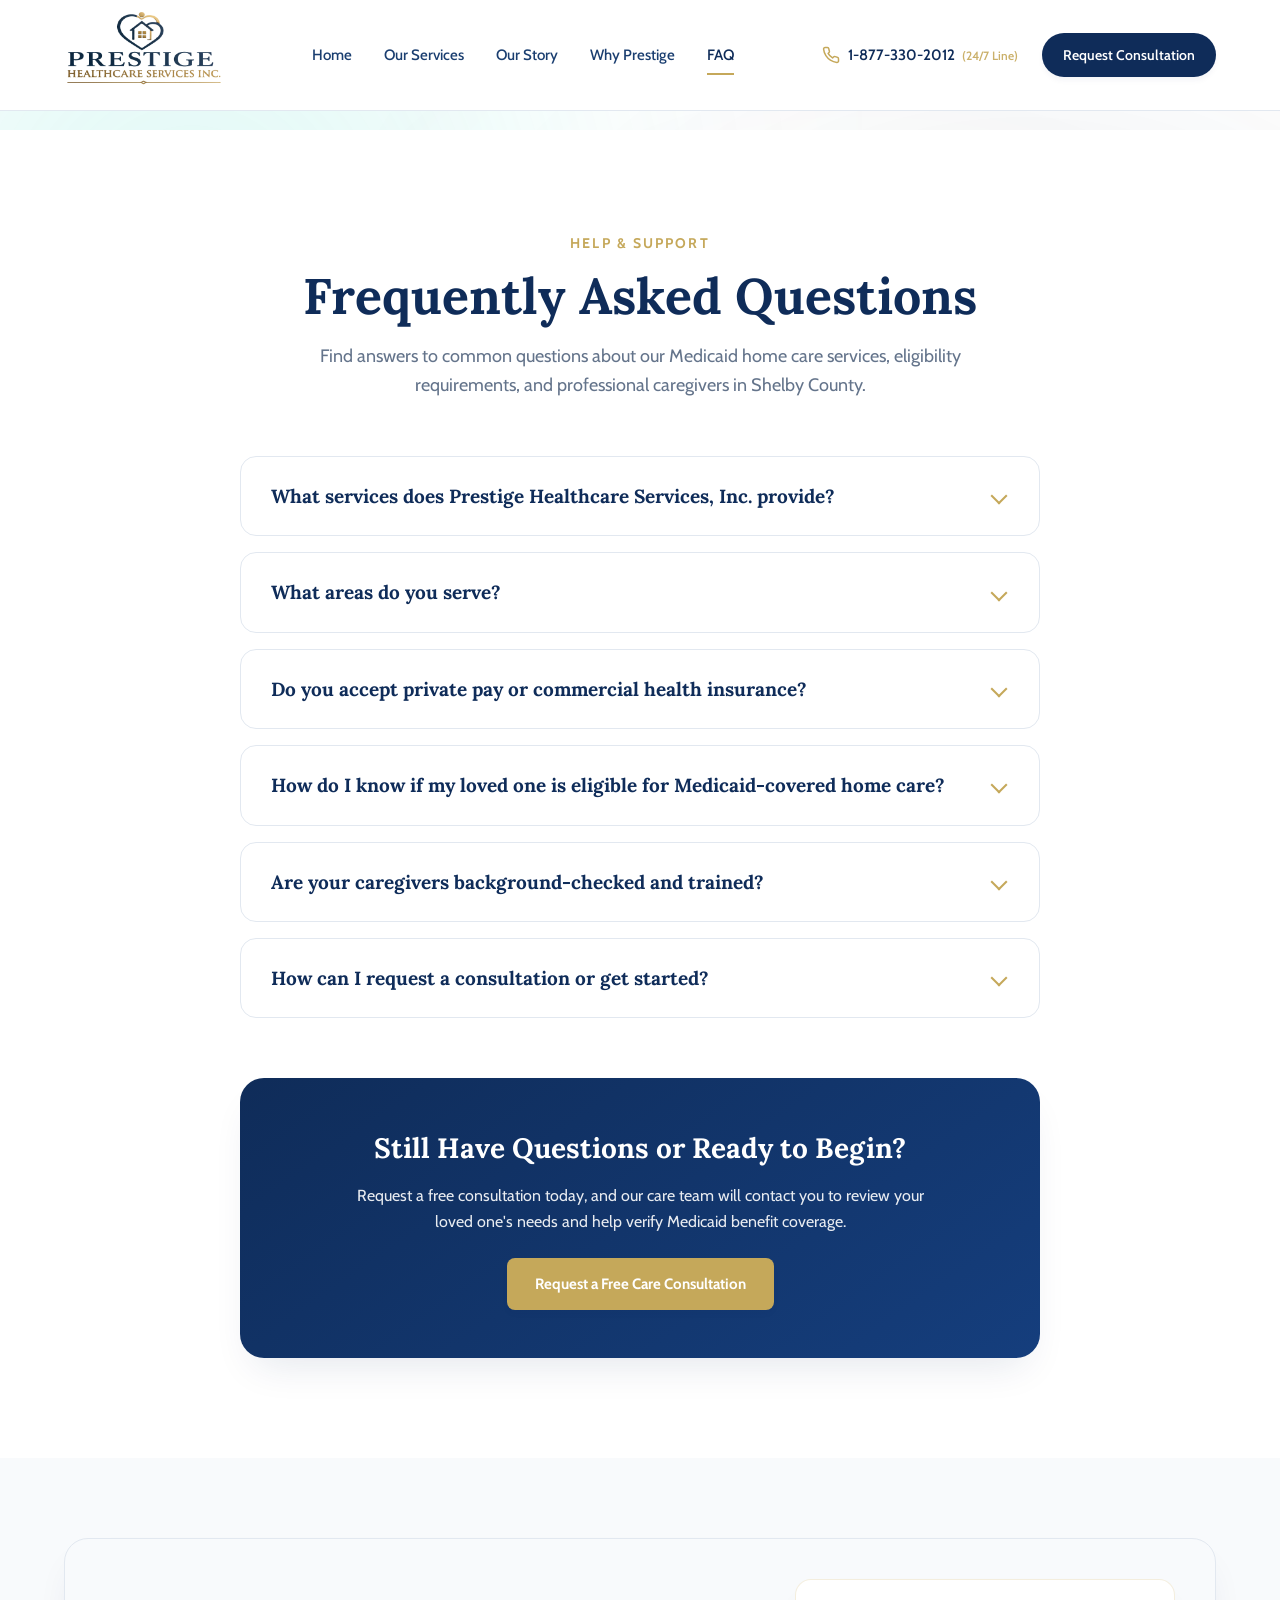
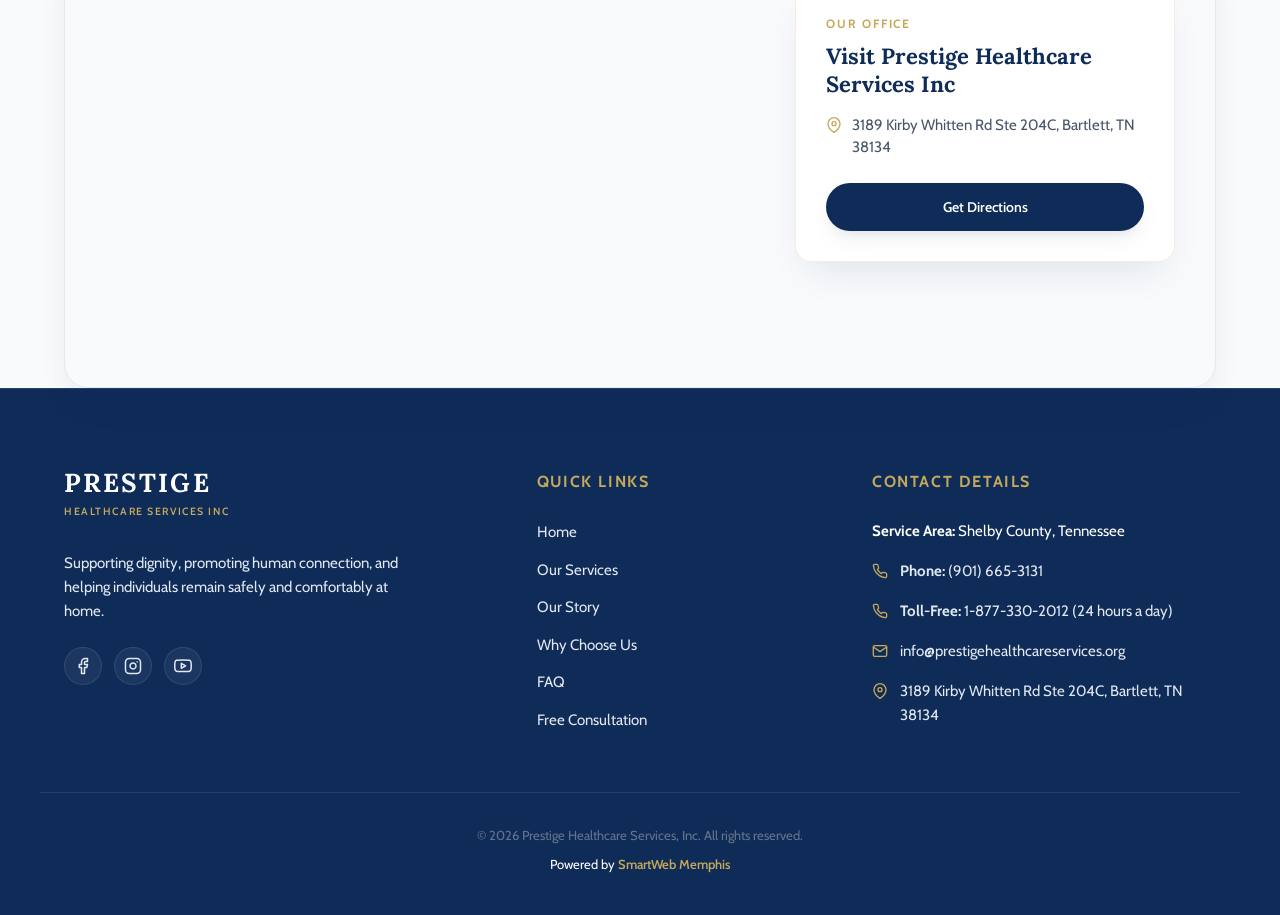
==== commit 4590bd2d: "perf: compress and resize large image assets, add defer to script tags" ====
--- a/faq.html
+++ b/faq.html
@@ -240,6 +240,6 @@
     </footer>
 
     <!-- Scripts -->
-    <script src="script.js"></script>
+    <script src="script.js" defer></script>
 </body>
 </html>
--- a/styles.css
+++ b/styles.css
@@ -81,6 +81,15 @@
     transition: var(--transition-fast);
 }
 
+/* Scroll offset for targeted sections to clear the fixed header */
+#services,
+#story,
+#promise,
+#why-us,
+#consultation {
+    scroll-margin-top: 120px;
+}
+
 /* ==========================================================================
    AMBIENT BACKGROUND MESH
    ========================================================================== */
@@ -88,7 +97,7 @@
     position: fixed;
     top: 0;
     left: 0;
-    width: 100vw;
+    width: 100%;
     height: 100vh;
     z-index: -2;
     overflow: hidden;
@@ -144,24 +153,25 @@
    HEADER & NAVIGATION
    ========================================================================== */
 .main-header {
-    position: fixed;
+    position: fixed !important;
     top: 0;
     left: 0;
     width: 100%;
-    height: var(--header-height);
+    min-height: 100px;
     background-color: #ffffff;
     border-bottom: 1px solid var(--secondary-light);
-    z-index: 1000;
+    z-index: 99999 !important;
     transition: height var(--transition-fast), background-color var(--transition-fast), border-color var(--transition-fast), box-shadow var(--transition-fast);
 }
 
 .main-header.scrolled {
-    height: 70px;
+    min-height: 90px;
     box-shadow: 0 10px 30px -10px rgba(15, 44, 89, 0.08);
-    background-color: rgba(255, 255, 255, 0.65);
-    backdrop-filter: blur(20px);
-    -webkit-backdrop-filter: blur(20px);
+    background-color: rgba(255, 255, 255, 0.75) !important; /* Premium glassy backdrop */
+    backdrop-filter: blur(20px) !important;
+    -webkit-backdrop-filter: blur(20px) !important;
     border-bottom: 1px solid rgba(255, 255, 255, 0.4);
+    z-index: 99999 !important;
 }
 
 .header-container {
@@ -182,17 +192,14 @@
 
 .header-logo {
     height: 160px;
-    margin: -5px 0 -50px 0; /* Shifted down to prevent clipping at the top, increased bottom negative margin to offset extra height */
+    margin: -10px 0 -40px 0; /* Aggressive negative margin to eliminate whitespace from the image asset itself */
     width: auto;
     display: block;
     mix-blend-mode: multiply; /* Make white logo background transparent */
     transition: var(--transition-fast);
 }
 
-.main-header.scrolled .header-logo {
-    height: 125px;
-    margin: -5px 0 -35px 0;
-}
+
 
 .logo-emblem {
     width: 38px;
@@ -357,7 +364,7 @@
     background: transparent;
     border: none;
     cursor: pointer;
-    z-index: 1100;
+    z-index: 100000 !important;
 }
 
 .hamburger-bar {
@@ -437,10 +444,10 @@
 
 .hero-video {
     position: absolute;
-    top: 0;
-    left: 0;
-    width: 100%;
-    height: 100%;
+    top: -1px;
+    left: -1px;
+    width: calc(100% + 2px);
+    height: calc(100% + 2px);
     object-fit: cover;
     object-position: center top; /* Align to the top of the video to prevent heads from being cut off */
     transition: opacity 0.6s ease;
@@ -466,6 +473,8 @@
     }
     .mobile-only-video {
         display: block;
+        transform: scale(1.06);
+        transform-origin: center top;
     }
 }
 
@@ -582,7 +591,7 @@
     color: var(--bg-white);
 }
 
-.hero-title .shine-text {
+.shine-text {
     font-family: var(--font-headings);
     font-style: italic;
     color: var(--accent-teal);
@@ -765,7 +774,7 @@
    SERVICES SECTION
    ========================================================================== */
 .services-section {
-    padding: 100px 0;
+    padding: 100px 0 0 0;
 }
 
 .medical-disclaimer {
@@ -1109,7 +1118,7 @@
 .story-mission-callout {
     display: flex;
     gap: 16px;
-    align-items: flex-start;
+    align-items: center;
     background-color: var(--bg-white);
     border: 1px solid var(--secondary-light);
     border-left: 4px solid #C5A85A; /* Gold left accent line */
@@ -1117,6 +1126,13 @@
     padding: 18px 22px;
     margin: 20px 0 30px 0;
     box-shadow: var(--shadow-sm);
+}
+
+.story-mission-icon {
+    width: 100px;
+    height: 100px;
+    object-fit: contain;
+    flex-shrink: 0;
 }
 
 .story-mission-callout h4 {
@@ -1203,6 +1219,167 @@
 }
 
 /* ==========================================================================
+   PRESTIGE PROMISE SECTION
+   ========================================================================== */
+.promise-section {
+    padding: 100px 0;
+    background: linear-gradient(145deg, #071B3A 0%, #0F2C59 42%, #17408A 78%, #0D2E6A 100%);
+    color: var(--bg-white);
+    position: relative;
+    overflow: hidden;
+}
+
+.promise-section::before {
+    content: '';
+    position: absolute;
+    top: -30%;
+    right: -15%;
+    width: 70%;
+    height: 140%;
+    background: radial-gradient(ellipse, rgba(197, 168, 90, 0.10) 0%, transparent 65%);
+    pointer-events: none;
+}
+
+
+.promise-section .section-title {
+    color: var(--bg-white);
+}
+
+.promise-section .section-subtitle {
+    color: var(--secondary-light);
+}
+
+.promise-track-wrapper {
+    position: relative;
+    overflow: hidden;
+    cursor: grab;
+    padding: 50px 0 40px;
+    user-select: none;
+    -webkit-user-select: none;
+}
+
+.promise-track-wrapper:active {
+    cursor: grabbing;
+}
+
+.promise-track {
+    display: flex;
+    gap: 28px;
+    width: max-content;
+    will-change: transform;
+    padding: 0 40px;
+}
+
+.promise-card {
+    width: 400px;
+    min-height: 300px;
+    background-color: rgba(255, 255, 255, 0.06);
+    border: 1px solid rgba(255, 255, 255, 0.14);
+    border-radius: var(--border-radius-md);
+    padding: 44px 40px;
+    display: flex;
+    flex-direction: column;
+    justify-content: center;
+    position: relative;
+    overflow: hidden;
+    flex-shrink: 0;
+    backdrop-filter: blur(14px);
+    -webkit-backdrop-filter: blur(14px);
+    box-shadow: 0 8px 32px rgba(0, 0, 0, 0.25);
+    transition: background-color 0.3s ease, border-color 0.3s ease, box-shadow 0.3s ease;
+}
+
+.promise-card::after {
+    content: '';
+    position: absolute;
+    bottom: 0;
+    left: 0;
+    width: 100%;
+    height: 3px;
+    background-color: var(--accent-teal);
+    transform: scaleX(0);
+    transform-origin: bottom left;
+    transition: transform 0.35s ease;
+}
+
+.promise-card:hover {
+    background-color: rgba(255, 255, 255, 0.11);
+    border-color: rgba(197, 168, 90, 0.4);
+    box-shadow: 0 12px 40px rgba(0, 0, 0, 0.35);
+}
+
+.promise-card:hover::after {
+    transform: scaleX(1);
+}
+
+.promise-card h3 {
+    font-family: var(--font-headings);
+    font-size: 26px;
+    font-weight: 800;
+    text-align: center;
+    letter-spacing: 0.04em;
+    text-transform: uppercase;
+    background: linear-gradient(135deg, #C5A85A 0%, #F0D88A 50%, #C5A85A 100%);
+    -webkit-background-clip: text;
+    -webkit-text-fill-color: transparent;
+    background-clip: text;
+    margin-bottom: 0;
+    padding-bottom: 20px;
+    position: relative;
+}
+
+.promise-card h3::after {
+    content: '';
+    position: absolute;
+    bottom: 0;
+    left: 50%;
+    transform: translateX(-50%);
+    width: 36px;
+    height: 2px;
+    background: linear-gradient(90deg, transparent, #C5A85A, transparent);
+    border-radius: 2px;
+}
+
+.promise-card .promise-body {
+    margin-top: 20px;
+}
+
+.promise-card p {
+    font-size: 15.5px;
+    color: rgba(255, 255, 255, 0.8);
+    line-height: 1.75;
+    font-family: var(--font-body);
+}
+
+.promise-nav {
+    position: absolute;
+    top: 50%;
+    transform: translateY(-50%);
+    width: 48px;
+    height: 48px;
+    border-radius: 50%;
+    background: rgba(255, 255, 255, 0.1);
+    border: 1px solid rgba(255, 255, 255, 0.2);
+    color: var(--bg-white);
+    font-size: 30px;
+    line-height: 1;
+    cursor: pointer;
+    z-index: 10;
+    display: flex;
+    align-items: center;
+    justify-content: center;
+    transition: background-color 0.2s ease, border-color 0.2s ease;
+}
+
+.promise-nav:hover {
+    background: rgba(197, 168, 90, 0.25);
+    border-color: rgba(197, 168, 90, 0.55);
+}
+
+.promise-prev { left: 16px; }
+.promise-next { right: 16px; }
+
+/* ==========================================================================
    WHY CHOOSE US / TRUST SECTION
    ========================================================================== */
 .why-us-section {
@@ -1401,7 +1578,7 @@
     content: "";
     position: absolute;
     inset: 0;
-    background: linear-gradient(to bottom, rgba(15, 44, 89, 0.25) 0%, rgba(15, 44, 89, 0.5) 100%);
+    display: none; /* Removed gradient overlay per user request */
     z-index: 2; /* Sits directly on top of the fixed background image */
     pointer-events: none;
 }
@@ -1430,8 +1607,8 @@
     
     .parallax-bg-img {
         position: absolute;
-        height: 130%; /* 30% scroll budget to allow translation parallax */
-        top: -15%; /* Centers the image initially */
+        height: 160%; /* 60% scroll budget to allow larger translation parallax */
+        top: -30%; /* Centers the image initially at -30% offset */
         width: 100%;
         object-fit: cover;
         object-position: center;
@@ -1446,6 +1623,7 @@
     padding: 100px 0;
     background-color: var(--bg-white);
     border-top: 1px solid var(--secondary-light);
+    overflow: hidden;
 }
 
 .testimonials-grid {
@@ -2427,7 +2605,7 @@
 
 .contact-info {
     display: flex;
-    align-items: center;
+    align-items: flex-start;
     gap: 12px;
     font-size: 15px;
     color: var(--secondary-light);
@@ -2446,6 +2624,7 @@
 .footer-icon {
     color: var(--accent-teal);
     flex-shrink: 0;
+    margin-top: 4px;
 }
 
 .footer-disclaimer {
@@ -2508,30 +2687,67 @@
     .testimonials-grid {
         grid-template-columns: repeat(2, 1fr);
     }
+    
+    .promise-card {
+        width: 340px;
+        min-height: 260px;
+    }
 }
 
 /* Up to 768px (Tablets) */
 @media (max-width: 768px) {
+    /* Sticky header fix — force GPU compositing so the header never disappears on scroll */
+    .main-header {
+        -webkit-transform: translateZ(0);
+        transform: translateZ(0);
+        will-change: transform;
+        min-height: 100px;
+    }
+
+    .main-header.scrolled {
+        min-height: 90px;
+        background-color: rgba(255, 255, 255, 0.75) !important;
+        backdrop-filter: blur(20px) !important;
+        -webkit-backdrop-filter: blur(20px) !important;
+        z-index: 99999 !important;
+    }
+
+    .header-logo {
+        height: 160px;
+        margin: -10px 0 -40px 0;
+        max-width: 190px;
+    }
+
     /* Responsive Header & Hamburger Navigation */
     .header-container {
+        display: flex;
+        justify-content: space-between;
+        align-items: center;
         padding: 0 16px;
     }
 
+    /* Logo stays left */
     .logo-link {
-        order: 1;
-    }
-
+        display: flex;
+        align-items: center;
+    }
+
+    /* Hamburger pushed to far right on the same row as logo */
     .menu-toggle {
         display: flex;
-        order: 3;
-    }
-    
+    }
+
+    /* Hide desktop header actions (phone and action button) on mobile completely */
+    .header-actions {
+        display: none !important;
+    }
+
     .nav-menu {
-        position: fixed;
-        top: var(--header-height);
+        position: fixed !important;
+        top: 100px;
         left: -100%;
         width: 100%;
-        height: calc(100vh - var(--header-height));
+        height: calc(100vh - 100px);
         background-color: rgba(255, 255, 255, 0.95);
         backdrop-filter: blur(16px);
         -webkit-backdrop-filter: blur(16px);
@@ -2542,46 +2758,39 @@
         gap: 36px;
         transition: var(--transition-smooth);
         box-shadow: 0 10px 15px -3px rgba(0, 0, 0, 0.05);
-        z-index: 999;
-    }
-    
+        z-index: 99998 !important;
+    }
+
     .main-header.scrolled .nav-menu {
-        top: 70px;
-        height: calc(100vh - 70px);
-    }
-    
+        top: 90px;
+        height: calc(100vh - 90px);
+    }
+
     .nav-menu.active {
         left: 0;
     }
-    
+
     .nav-item {
         font-size: 18px;
     }
 
+    /* Show phone link inside the mobile menu drawer for mobile users */
     .mobile-only-phone {
-        display: none; /* Hidden inside drawer since it is now always visible in the header */
-    }
-    
-    .header-actions {
-        display: flex;
-        order: 2;
-        margin-left: auto;
-        margin-right: 15px;
+        display: inline-flex !important;
         align-items: center;
-    }
-
-    .header-actions .nav-action-btn {
-        display: none;
-    }
-
-    .header-actions .header-phone-link {
-        margin-right: 0;
-        font-size: 16px;
-        display: inline-flex;
-    }
-
-    .header-actions .phone-label {
-        font-size: 12px;
+        gap: 8px;
+        font-family: var(--font-ui);
+        font-size: 18px;
+        font-weight: 600;
+        color: var(--primary);
+    }
+
+    .mobile-only-phone .header-phone-icon {
+        color: var(--accent);
+    }
+
+    .mobile-only-phone:hover {
+        color: var(--accent);
     }
     
     .mobile-only-btn {
@@ -2604,7 +2813,7 @@
     
     /* Section Reductions */
     .hero-section {
-        padding: 110px 0 60px 0;
+        padding: 140px 0 60px 0;
     }
     
     .hero-title {
@@ -2629,10 +2838,19 @@
         padding: 14px 18px;
     }
     
+    .story-section {
+        padding: 60px 0;
+    }
+
     .story-grid {
         grid-template-columns: 1fr;
         gap: 40px;
     }
+
+    .founder-highlight-box {
+        right: 10px;
+        bottom: 10px;
+    }
     
     .story-visual {
         order: -1;
@@ -2640,6 +2858,41 @@
     
     .services-grid {
         grid-template-columns: 1fr;
+    }
+    
+    .promise-section {
+        padding: 80px 0;
+    }
+    .promise-track-wrapper {
+        overflow: hidden;
+        cursor: grab;
+        padding: 30px 0 20px;
+    }
+    .promise-track {
+        padding: 0 20px;
+    }
+    .promise-nav {
+        display: flex;
+        opacity: 0;
+        pointer-events: none;
+        transition: opacity 0.25s ease;
+    }
+    .promise-track-wrapper.touching .promise-nav {
+        opacity: 1;
+        pointer-events: auto;
+    }
+    .promise-card {
+        width: 300px;
+        min-height: auto;
+        padding: 32px 28px;
+        justify-content: flex-start;
+    }
+    .promise-card h3 {
+        font-size: 21px;
+        margin-bottom: 0;
+    }
+    .promise-card p {
+        font-size: 14.5px;
     }
     
     .compliance-column {
@@ -2724,36 +2977,29 @@
     .map-iframe-wrapper {
         height: 300px;
     }
+    
+    /* Scroll Reveal Animations (Mobile Only) */
+    .testimonial-card.reveal-left,
+    .testimonial-card.reveal-right {
+        will-change: transform, opacity;
+        transition: transform 0.15s cubic-bezier(0.25, 0.46, 0.45, 0.94), opacity 0.15s cubic-bezier(0.25, 0.46, 0.45, 0.94);
+    }
 }
 
 /* Up to 480px (Mobile Phones) */
 @media (max-width: 480px) {
     .header-container {
-        padding: 0 10px;
+        padding: 6px 10px;
     }
 
     .header-logo {
         height: 135px;
-        margin: -5px 0 -42px 0;
+        margin: -5px 0 -30px 0;
         max-width: 170px;
     }
-    
-    .main-header.scrolled .header-logo {
-        height: 105px;
-        margin: -5px 0 -30px 0;
-        max-width: 140px;
-    }
-
-    .header-actions .header-phone-link {
-        font-size: 14px;
-    }
-
-    .header-actions .phone-label {
-        font-size: 10px;
-    }
 
     .hero-section {
-        padding: 100px 0 60px 0;
+        padding: 130px 0 60px 0;
     }
     
     .hero-title {
@@ -2816,16 +3062,4 @@
     .header-logo {
         max-width: 140px;
     }
-    
-    .main-header.scrolled .header-logo {
-        max-width: 120px;
-    }
-
-    .header-actions .header-phone-link {
-        font-size: 12px;
-    }
-
-    .header-actions .phone-label {
-        font-size: 8px;
-    }
-}
+}
